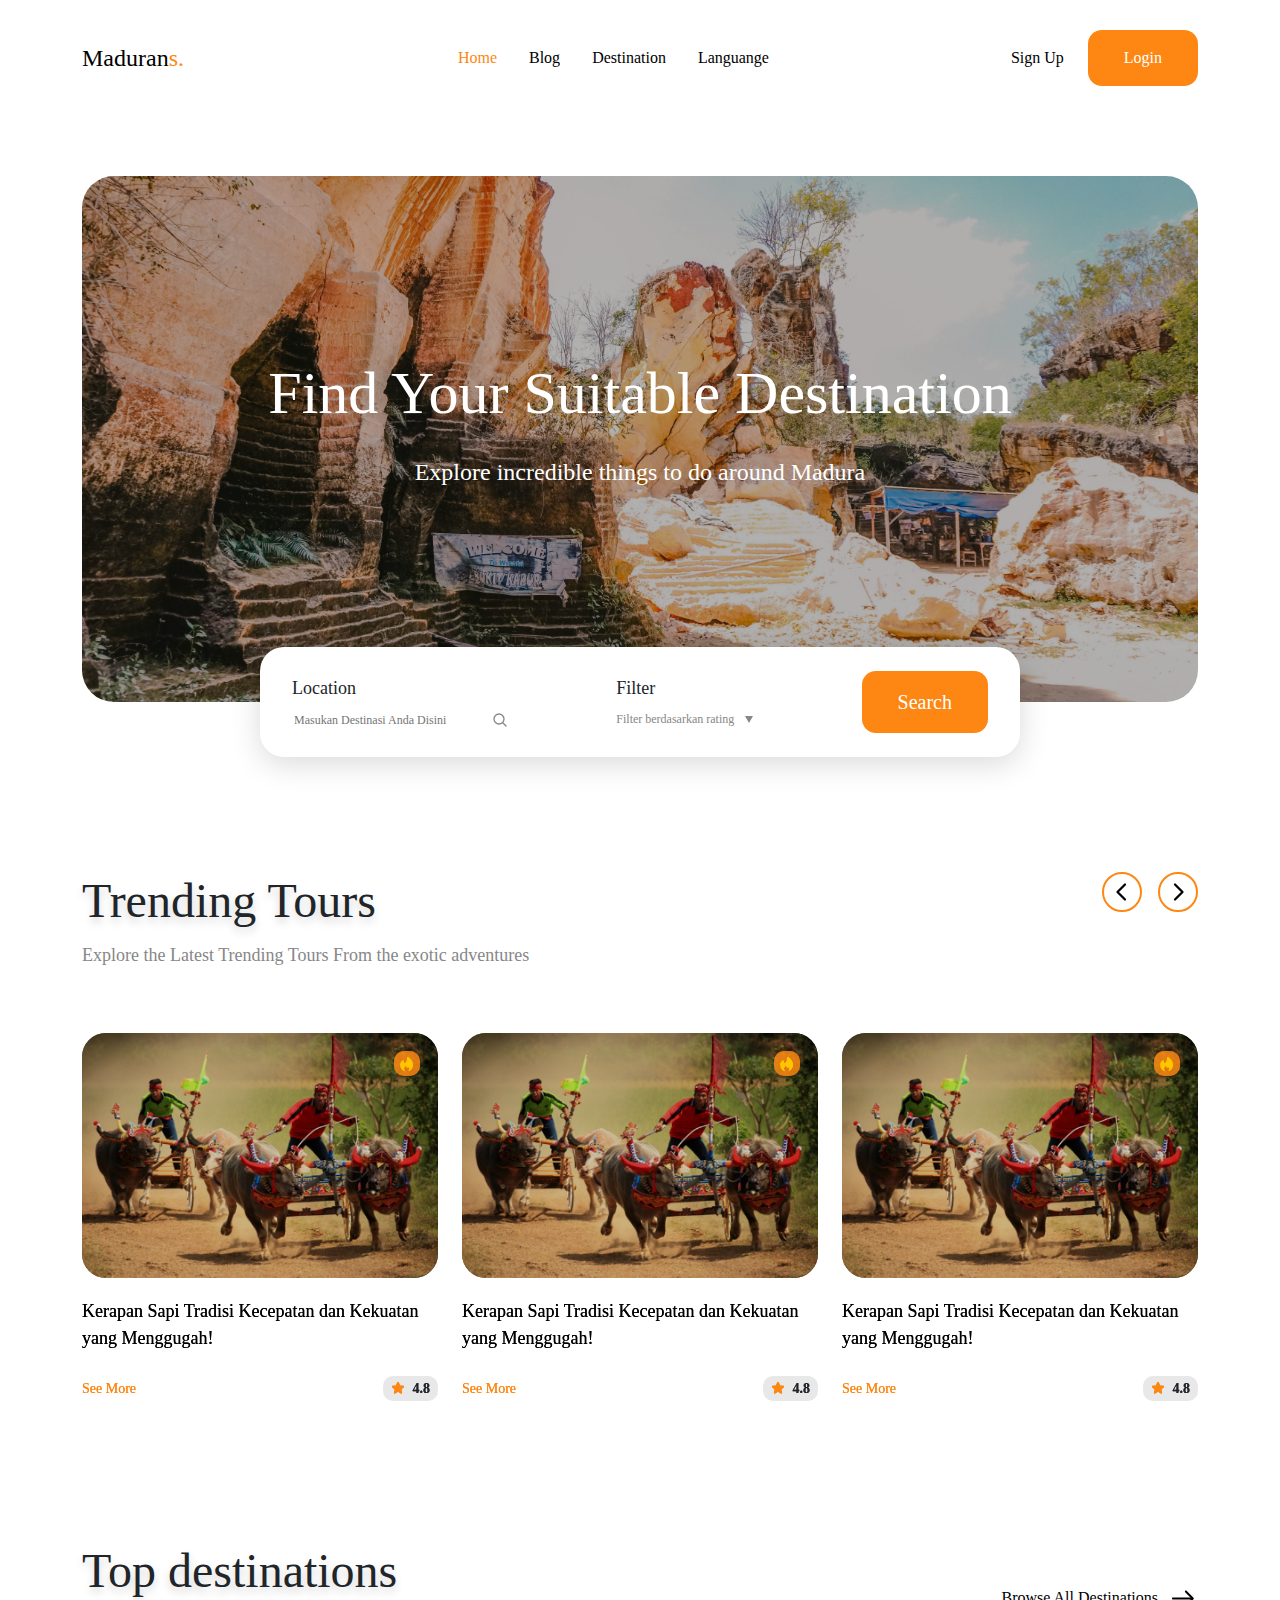
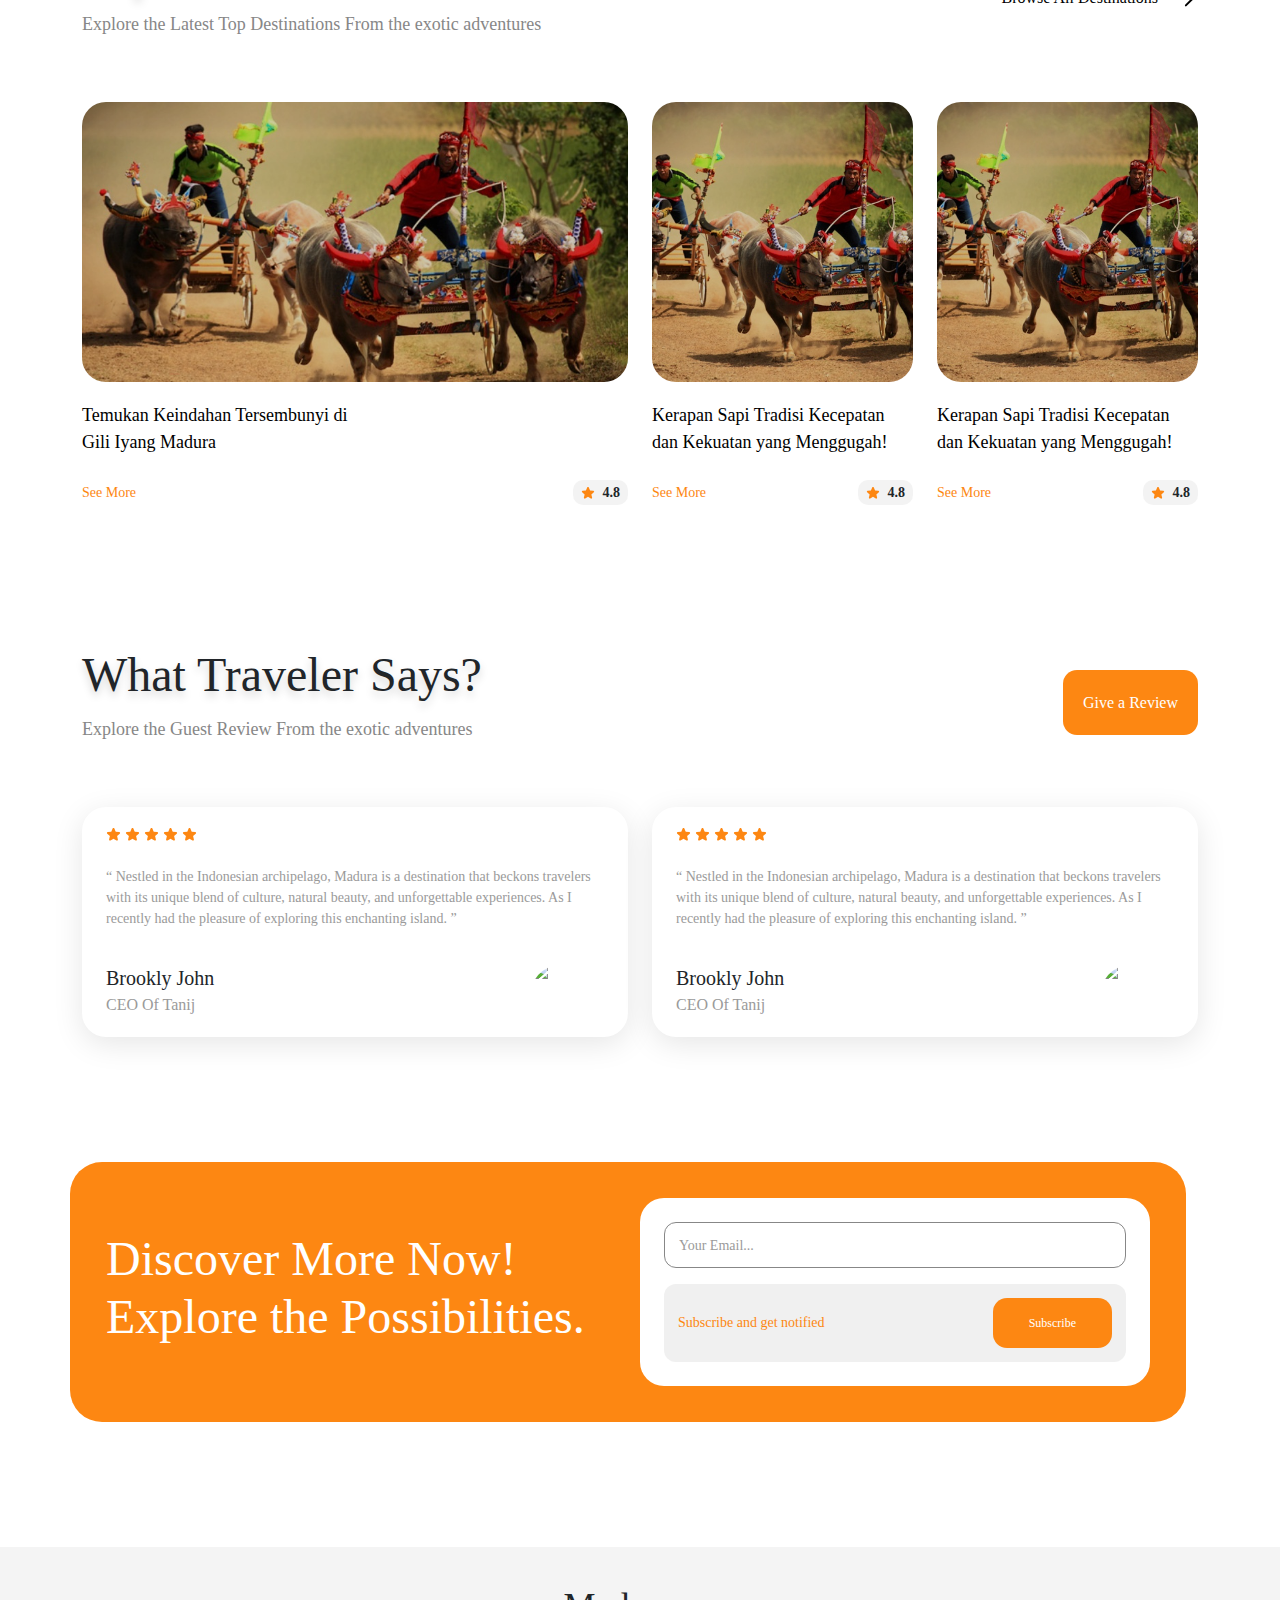
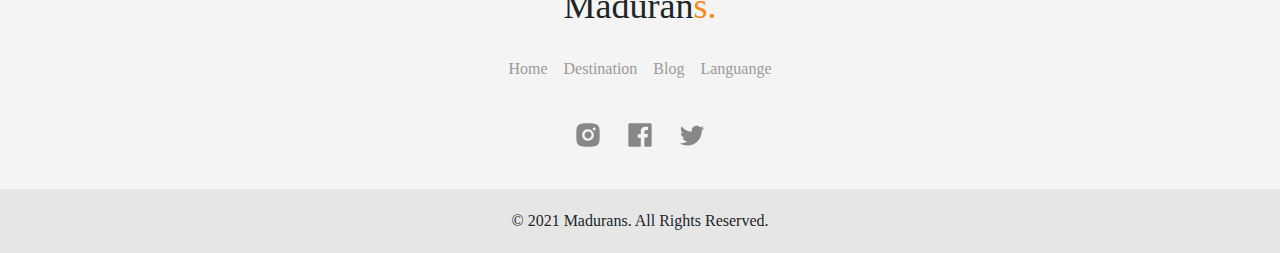
==== MODUL_B_LAKSAMANA ARYAPUTRA/index.html @ 17c37c2d "feat : detail apge" ====
<!DOCTYPE html>
<html lang="en">
<head>
    <meta charset="UTF-8">
    <meta name="viewport" content="width=device-width, initial-scale=1.0">
    <title>Madurans.</title>
    <link rel="stylesheet" href="css/bootstrap.min.css">
    <link rel="stylesheet" href="css/style.css">
    <link rel="stylesheet" href="css/customComponent.css">
</head>
<body>
  <nav class="navbar navbar-expand-lg" id="navbar">
    <div class="container">
      <span href="" class="navbar-brand">Maduran<span class="navbar-brand active">s.</span></span>
      <button class="navbar-toggler" type="button" data-bs-toggle="collapse" data-bs-target="#navbarCollapse" aria-controls="#navbarCollapse" aria-expanded="false" aria-label="Toggle Navigation">
        <span class="navbar-toggler-icon"></span>
      </button>
      <div class="collapse navbar-collapse" id="navbarCollapse">
        <ul class="navbar-nav d-flex gap-3 mx-auto mg-lg-0">
          <li>
            <a class="nav-link active" aria-current="page" href="#">Home</a>
          </li>
          <li>
            <a class="nav-link" aria-current="page" href="#">Blog</a>
          </li>
          <li>
            <a class="nav-link" aria-current="page" href="#">Destination</a>
          </li>
          <li>
            <a class="nav-link" aria-current="page" href="#">Languange</a>
          </li>
        </ul>
        <div class="d-flex gap-4 align-items-center">
          <a  href="#" class="nav-link auth">Sign Up</a>
          <a href="#" class="btn btn-md btn-primary">Login</a>
        </div>
      </div>
    </div>
  </nav>
  
  <main>
    <div class="container" id="hero">
      <div class="hero-text-wrapper d-flex flex-column text-center">
        <span class="hero-title">Find Your Suitable Destination</span>
        <span class="hero-subtitle">Explore incredible things to do around Madura</span>
      </div>
      <img class="container-fluid hero-img" src="assets/Images/Arosbaya-3.jpeg" alt="Image">
      <form class="hero-form col-lg-8 d-flex flex-column justify-content-between">
          <div class="hero-input-wrapper d-flex flex-row align-items-center justify-content-between">
            <div class="d-flex flex-column gap-2">
              <label class="hero-input-label" for="location">Location</label>
              <div class="d-flex flex-row align-items-center">
                <input type="text" id="location" name="location" placeholder="Masukan Destinasi Anda Disini" />
                <img src="assets/Icon/search-icon.svg" width="16px" height="16px" alt="Search Icon">
              </div>
            </div>
            <div class="d-flex flex-column gap-1">
              <label class="hero-input-label" for="filter">Filter</label>
              <div class="dropdown">
                <button class="btn-filter dropdown-toggle" type="button" data-bs-toggle="dropdown" aria-expanded="false">
                  Filter berdasarkan rating
                </button>
                <ul class="dropdown-menu">
                  <li><a class="dropdown-item" href="#">5 Stars</a></li>
                  <li><a class="dropdown-item" href="#">4 Stars</a></li>
                  <li><a class="dropdown-item" href="#">3 Stars</a></li>
                  <li><a class="dropdown-item" href="#">2 Stars</a></li>
                  <li><a class="dropdown-item" href="#">1 Stars</a></li>
                </ul>
              </div>
            </div>
            <button type="submit" class="btn btn-lg btn-primary">Search</button>
          </div>
      </form>
    </div>
  
    <div class="container" id="trending-tours">
      <div class="d-flex flex-column gap-5">
        <div class="d-flex justify-content-between position-relative">
          <div class="d-flex flex-column gap-1">
            <h1 class="header-title">Trending Tours</h1>
            <p class="header-subtitle">Explore the Latest Trending Tours From the exotic adventures</p>
          </div>
          <div class="d-flex gap-3 arrow-wrapper">
            <button class="carousel-control-prev arrow-left" type="button" data-bs-target="#carouselTrendingTours" data-bs-slide="prev">
              <svg width="48" height="48" viewBox="0 0 24 24" fill="none" xmlns="http://www.w3.org/2000/svg">
                <path d="M14 7L9 12L14 17" stroke="black" stroke-width="1.5" stroke-linecap="round" stroke-linejoin="round" />
              </svg>
            </button>
            <button class="carousel-control-next arrow-right" type="button" data-bs-target="#carouselTrendingTours"
              data-bs-slide="next">
              <svg width="48" height="48" viewBox="0 0 24 24" fill="none" xmlns="http://www.w3.org/2000/svg">
                <path d="M10 17L15 12L10 7" stroke="black" stroke-width="1.5" stroke-linecap="round" stroke-linejoin="round" />
              </svg>
            </button>
          </div>
        </div>
          <div id="carouselTrendingTours" class="carousel slide" data-bs-ride="carousel">
            <div class="carousel-inner">
             
              <div class="carousel-item active">
                <div class="row">
                  <div class="col-lg-4 col-md-6 mb-3">
                    <div class="trending-card-wrapper">
                      <div class="trending-card">
                        <div class="trending-card-viral">
                          <svg width="18" height="24" viewBox="0 0 24 24" fill="none" xmlns="http://www.w3.org/2000/svg">
                            <path
                              d="M12.832 21.801C15.958 21.175 20 18.926 20 13.111C20 7.81999 16.127 4.29599 13.341 2.67699C12.724 2.31699 12 2.78999 12 3.50499V5.33299C12 6.77499 11.394 9.40699 9.71 10.502C8.85 11.061 7.92 10.224 7.816 9.20399L7.73 8.36599C7.63 7.39199 6.638 6.80099 5.86 7.39499C4.461 8.45999 3 10.33 3 13.11C3 20.221 8.289 22 10.933 22C11.087 22 11.249 21.994 11.417 21.985C10.111 21.874 8 21.064 8 18.444C8 16.394 9.495 15.009 10.631 14.334C10.937 14.154 11.294 14.389 11.294 14.744V15.334C11.294 15.784 11.469 16.489 11.884 16.971C12.354 17.517 13.043 16.945 13.098 16.227C13.116 16.001 13.344 15.857 13.54 15.971C14.181 16.346 15 17.146 15 18.444C15 20.492 13.871 21.434 12.832 21.801Z"
                              fill="#ffc600" />
                          </svg>
                        </div>
                        <img class="img-fluid" alt="100%x280"
                          src="assets/Images/karapan-sapi-1.jpg">
                        <div class="trending-card-body">
                          <span class="trending-card-title">
                            Kerapan Sapi Tradisi Kecepatan dan Kekuatan yang Menggugah!
                          </span>
                        </div>
                      </div>
                      <div class="d-flex align-items-center justify-content-between">
                        <a class="trending-card-link" href="#">See More</a>
                        <div class="d-flex align-items-center gap-2 trending-card-star">
                          <svg width="14" height="14" viewBox="0 0 24 24" fill="none" xmlns="http://www.w3.org/2000/svg">
                            <path
                              d="M21.9844 10.7232L17.7562 14.4132L19.0228 19.9069C19.0898 20.1941 19.0707 20.4947 18.9678 20.7711C18.8649 21.0475 18.6829 21.2874 18.4444 21.4609C18.2059 21.6344 17.9215 21.7337 17.6269 21.7464C17.3323 21.7592 17.0404 21.6848 16.7878 21.5326L11.9963 18.6263L7.215 21.5326C6.96241 21.6848 6.67055 21.7592 6.37591 21.7464C6.08128 21.7337 5.79693 21.6344 5.55843 21.4609C5.31993 21.2874 5.13786 21.0475 5.03498 20.7711C4.9321 20.4947 4.91298 20.1941 4.98 19.9069L6.24469 14.4188L2.01563 10.7232C1.79195 10.5303 1.6302 10.2756 1.55068 9.99113C1.47115 9.70666 1.47739 9.40504 1.5686 9.1241C1.65981 8.84315 1.83194 8.59539 2.0634 8.41188C2.29486 8.22838 2.57535 8.11729 2.86969 8.09256L8.44406 7.60974L10.62 2.41974C10.7336 2.14742 10.9253 1.9148 11.1709 1.75117C11.4164 1.58755 11.7049 1.50024 12 1.50024C12.2951 1.50024 12.5836 1.58755 12.8291 1.75117C13.0747 1.9148 13.2664 2.14742 13.38 2.41974L15.5625 7.60974L21.135 8.09256C21.4293 8.11729 21.7098 8.22838 21.9413 8.41188C22.1727 8.59539 22.3449 8.84315 22.4361 9.1241C22.5273 9.40504 22.5335 9.70666 22.454 9.99113C22.3745 10.2756 22.2127 10.5303 21.9891 10.7232H21.9844Z"
                              fill="currentColor" />
                          </svg>
                          <span>4.8</span>
                        </div>
                      </div>
                    </div>
                  </div>
                  <div class="col-lg-4 col-md-6 d-md-flex d-sm-none mb-3">
                    <div class="trending-card-wrapper">
                      <div class="trending-card">
                        <div class="trending-card-viral">
                          <svg width="18" height="24" viewBox="0 0 24 24" fill="none" xmlns="http://www.w3.org/2000/svg">
                            <path
                              d="M12.832 21.801C15.958 21.175 20 18.926 20 13.111C20 7.81999 16.127 4.29599 13.341 2.67699C12.724 2.31699 12 2.78999 12 3.50499V5.33299C12 6.77499 11.394 9.40699 9.71 10.502C8.85 11.061 7.92 10.224 7.816 9.20399L7.73 8.36599C7.63 7.39199 6.638 6.80099 5.86 7.39499C4.461 8.45999 3 10.33 3 13.11C3 20.221 8.289 22 10.933 22C11.087 22 11.249 21.994 11.417 21.985C10.111 21.874 8 21.064 8 18.444C8 16.394 9.495 15.009 10.631 14.334C10.937 14.154 11.294 14.389 11.294 14.744V15.334C11.294 15.784 11.469 16.489 11.884 16.971C12.354 17.517 13.043 16.945 13.098 16.227C13.116 16.001 13.344 15.857 13.54 15.971C14.181 16.346 15 17.146 15 18.444C15 20.492 13.871 21.434 12.832 21.801Z"
                              fill="#ffc600" />
                          </svg>
                        </div>
                        <img class="img-fluid" alt="100%x280" src="assets/Images/karapan-sapi-1.jpg">
                        <div class="trending-card-body">
                          <span class="trending-card-title">
                            Kerapan Sapi Tradisi Kecepatan dan Kekuatan yang Menggugah!
                          </span>
                        </div>
                      </div>
                      <div class="d-flex align-items-center justify-content-between">
                        <a class="trending-card-link" href="#">See More</a>
                        <div class="d-flex align-items-center gap-2 trending-card-star">
                          <svg width="14" height="14" viewBox="0 0 24 24" fill="none" xmlns="http://www.w3.org/2000/svg">
                            <path
                              d="M21.9844 10.7232L17.7562 14.4132L19.0228 19.9069C19.0898 20.1941 19.0707 20.4947 18.9678 20.7711C18.8649 21.0475 18.6829 21.2874 18.4444 21.4609C18.2059 21.6344 17.9215 21.7337 17.6269 21.7464C17.3323 21.7592 17.0404 21.6848 16.7878 21.5326L11.9963 18.6263L7.215 21.5326C6.96241 21.6848 6.67055 21.7592 6.37591 21.7464C6.08128 21.7337 5.79693 21.6344 5.55843 21.4609C5.31993 21.2874 5.13786 21.0475 5.03498 20.7711C4.9321 20.4947 4.91298 20.1941 4.98 19.9069L6.24469 14.4188L2.01563 10.7232C1.79195 10.5303 1.6302 10.2756 1.55068 9.99113C1.47115 9.70666 1.47739 9.40504 1.5686 9.1241C1.65981 8.84315 1.83194 8.59539 2.0634 8.41188C2.29486 8.22838 2.57535 8.11729 2.86969 8.09256L8.44406 7.60974L10.62 2.41974C10.7336 2.14742 10.9253 1.9148 11.1709 1.75117C11.4164 1.58755 11.7049 1.50024 12 1.50024C12.2951 1.50024 12.5836 1.58755 12.8291 1.75117C13.0747 1.9148 13.2664 2.14742 13.38 2.41974L15.5625 7.60974L21.135 8.09256C21.4293 8.11729 21.7098 8.22838 21.9413 8.41188C22.1727 8.59539 22.3449 8.84315 22.4361 9.1241C22.5273 9.40504 22.5335 9.70666 22.454 9.99113C22.3745 10.2756 22.2127 10.5303 21.9891 10.7232H21.9844Z"
                              fill="currentColor" />
                          </svg>
                          <span>4.8</span>
                        </div>
                      </div>
                    </div>
                  </div>
                  <div class="col-lg-4 col-md-6 d-lg-flex d-md-none d-sm-none  mb-3">
                    <div class="trending-card-wrapper">
                      <div class="trending-card">
                        <div class="trending-card-viral">
                          <svg width="18" height="24" viewBox="0 0 24 24" fill="none" xmlns="http://www.w3.org/2000/svg">
                            <path
                              d="M12.832 21.801C15.958 21.175 20 18.926 20 13.111C20 7.81999 16.127 4.29599 13.341 2.67699C12.724 2.31699 12 2.78999 12 3.50499V5.33299C12 6.77499 11.394 9.40699 9.71 10.502C8.85 11.061 7.92 10.224 7.816 9.20399L7.73 8.36599C7.63 7.39199 6.638 6.80099 5.86 7.39499C4.461 8.45999 3 10.33 3 13.11C3 20.221 8.289 22 10.933 22C11.087 22 11.249 21.994 11.417 21.985C10.111 21.874 8 21.064 8 18.444C8 16.394 9.495 15.009 10.631 14.334C10.937 14.154 11.294 14.389 11.294 14.744V15.334C11.294 15.784 11.469 16.489 11.884 16.971C12.354 17.517 13.043 16.945 13.098 16.227C13.116 16.001 13.344 15.857 13.54 15.971C14.181 16.346 15 17.146 15 18.444C15 20.492 13.871 21.434 12.832 21.801Z"
                              fill="#ffc600" />
                          </svg>
                        </div>
                        <img class="img-fluid" alt="100%x280" src="assets/Images/karapan-sapi-1.jpg">
                        <div class="trending-card-body">
                          <span class="trending-card-title">
                            Kerapan Sapi Tradisi Kecepatan dan Kekuatan yang Menggugah!
                          </span>
                        </div>
                      </div>
                      <div class="d-flex align-items-center justify-content-between">
                        <a class="trending-card-link" href="#">See More</a>
                        <div class="d-flex align-items-center gap-2 trending-card-star">
                          <svg width="14" height="14" viewBox="0 0 24 24" fill="none" xmlns="http://www.w3.org/2000/svg">
                            <path
                              d="M21.9844 10.7232L17.7562 14.4132L19.0228 19.9069C19.0898 20.1941 19.0707 20.4947 18.9678 20.7711C18.8649 21.0475 18.6829 21.2874 18.4444 21.4609C18.2059 21.6344 17.9215 21.7337 17.6269 21.7464C17.3323 21.7592 17.0404 21.6848 16.7878 21.5326L11.9963 18.6263L7.215 21.5326C6.96241 21.6848 6.67055 21.7592 6.37591 21.7464C6.08128 21.7337 5.79693 21.6344 5.55843 21.4609C5.31993 21.2874 5.13786 21.0475 5.03498 20.7711C4.9321 20.4947 4.91298 20.1941 4.98 19.9069L6.24469 14.4188L2.01563 10.7232C1.79195 10.5303 1.6302 10.2756 1.55068 9.99113C1.47115 9.70666 1.47739 9.40504 1.5686 9.1241C1.65981 8.84315 1.83194 8.59539 2.0634 8.41188C2.29486 8.22838 2.57535 8.11729 2.86969 8.09256L8.44406 7.60974L10.62 2.41974C10.7336 2.14742 10.9253 1.9148 11.1709 1.75117C11.4164 1.58755 11.7049 1.50024 12 1.50024C12.2951 1.50024 12.5836 1.58755 12.8291 1.75117C13.0747 1.9148 13.2664 2.14742 13.38 2.41974L15.5625 7.60974L21.135 8.09256C21.4293 8.11729 21.7098 8.22838 21.9413 8.41188C22.1727 8.59539 22.3449 8.84315 22.4361 9.1241C22.5273 9.40504 22.5335 9.70666 22.454 9.99113C22.3745 10.2756 22.2127 10.5303 21.9891 10.7232H21.9844Z"
                              fill="currentColor" />
                          </svg>
                          <span>4.8</span>
                        </div>
                      </div>
                    </div>
                  </div>
              
                </div>
              </div>
  
              <div class="carousel-item active">
                <div class="row">
                  <div class="col-lg-4 col-md-6 mb-3">
                    <div class="trending-card-wrapper">
                      <div class="trending-card">
                        <div class="trending-card-viral">
                          <svg width="18" height="24" viewBox="0 0 24 24" fill="none" xmlns="http://www.w3.org/2000/svg">
                            <path
                              d="M12.832 21.801C15.958 21.175 20 18.926 20 13.111C20 7.81999 16.127 4.29599 13.341 2.67699C12.724 2.31699 12 2.78999 12 3.50499V5.33299C12 6.77499 11.394 9.40699 9.71 10.502C8.85 11.061 7.92 10.224 7.816 9.20399L7.73 8.36599C7.63 7.39199 6.638 6.80099 5.86 7.39499C4.461 8.45999 3 10.33 3 13.11C3 20.221 8.289 22 10.933 22C11.087 22 11.249 21.994 11.417 21.985C10.111 21.874 8 21.064 8 18.444C8 16.394 9.495 15.009 10.631 14.334C10.937 14.154 11.294 14.389 11.294 14.744V15.334C11.294 15.784 11.469 16.489 11.884 16.971C12.354 17.517 13.043 16.945 13.098 16.227C13.116 16.001 13.344 15.857 13.54 15.971C14.181 16.346 15 17.146 15 18.444C15 20.492 13.871 21.434 12.832 21.801Z"
                              fill="#ffc600" />
                          </svg>
                        </div>
                        <img class="img-fluid" alt="100%x280" src="assets/Images/karapan-sapi-1.jpg">
                        <div class="trending-card-body">
                          <span class="trending-card-title">
                            Kerapan Sapi Tradisi Kecepatan dan Kekuatan yang Menggugah!
                          </span>
                        </div>
                      </div>
                      <div class="d-flex align-items-center justify-content-between">
                        <a class="trending-card-link" href="#">See More</a>
                        <div class="d-flex align-items-center gap-2 trending-card-star">
                          <svg width="14" height="14" viewBox="0 0 24 24" fill="none" xmlns="http://www.w3.org/2000/svg">
                            <path
                              d="M21.9844 10.7232L17.7562 14.4132L19.0228 19.9069C19.0898 20.1941 19.0707 20.4947 18.9678 20.7711C18.8649 21.0475 18.6829 21.2874 18.4444 21.4609C18.2059 21.6344 17.9215 21.7337 17.6269 21.7464C17.3323 21.7592 17.0404 21.6848 16.7878 21.5326L11.9963 18.6263L7.215 21.5326C6.96241 21.6848 6.67055 21.7592 6.37591 21.7464C6.08128 21.7337 5.79693 21.6344 5.55843 21.4609C5.31993 21.2874 5.13786 21.0475 5.03498 20.7711C4.9321 20.4947 4.91298 20.1941 4.98 19.9069L6.24469 14.4188L2.01563 10.7232C1.79195 10.5303 1.6302 10.2756 1.55068 9.99113C1.47115 9.70666 1.47739 9.40504 1.5686 9.1241C1.65981 8.84315 1.83194 8.59539 2.0634 8.41188C2.29486 8.22838 2.57535 8.11729 2.86969 8.09256L8.44406 7.60974L10.62 2.41974C10.7336 2.14742 10.9253 1.9148 11.1709 1.75117C11.4164 1.58755 11.7049 1.50024 12 1.50024C12.2951 1.50024 12.5836 1.58755 12.8291 1.75117C13.0747 1.9148 13.2664 2.14742 13.38 2.41974L15.5625 7.60974L21.135 8.09256C21.4293 8.11729 21.7098 8.22838 21.9413 8.41188C22.1727 8.59539 22.3449 8.84315 22.4361 9.1241C22.5273 9.40504 22.5335 9.70666 22.454 9.99113C22.3745 10.2756 22.2127 10.5303 21.9891 10.7232H21.9844Z"
                              fill="currentColor" />
                          </svg>
                          <span>4.8</span>
                        </div>
                      </div>
                    </div>
                  </div>
                  <div class="col-lg-4 col-md-6 d-md-flex d-sm-none mb-3">
                    <div class="trending-card-wrapper">
                      <div class="trending-card">
                        <div class="trending-card-viral">
                          <svg width="18" height="24" viewBox="0 0 24 24" fill="none" xmlns="http://www.w3.org/2000/svg">
                            <path
                              d="M12.832 21.801C15.958 21.175 20 18.926 20 13.111C20 7.81999 16.127 4.29599 13.341 2.67699C12.724 2.31699 12 2.78999 12 3.50499V5.33299C12 6.77499 11.394 9.40699 9.71 10.502C8.85 11.061 7.92 10.224 7.816 9.20399L7.73 8.36599C7.63 7.39199 6.638 6.80099 5.86 7.39499C4.461 8.45999 3 10.33 3 13.11C3 20.221 8.289 22 10.933 22C11.087 22 11.249 21.994 11.417 21.985C10.111 21.874 8 21.064 8 18.444C8 16.394 9.495 15.009 10.631 14.334C10.937 14.154 11.294 14.389 11.294 14.744V15.334C11.294 15.784 11.469 16.489 11.884 16.971C12.354 17.517 13.043 16.945 13.098 16.227C13.116 16.001 13.344 15.857 13.54 15.971C14.181 16.346 15 17.146 15 18.444C15 20.492 13.871 21.434 12.832 21.801Z"
                              fill="#ffc600" />
                          </svg>
                        </div>
                        <img class="img-fluid" alt="100%x280" src="assets/Images/karapan-sapi-1.jpg">
                        <div class="trending-card-body">
                          <span class="trending-card-title">
                            Kerapan Sapi Tradisi Kecepatan dan Kekuatan yang Menggugah!
                          </span>
                        </div>
                      </div>
                      <div class="d-flex align-items-center justify-content-between">
                        <a class="trending-card-link" href="#">See More</a>
                        <div class="d-flex align-items-center gap-2 trending-card-star">
                          <svg width="14" height="14" viewBox="0 0 24 24" fill="none" xmlns="http://www.w3.org/2000/svg">
                            <path
                              d="M21.9844 10.7232L17.7562 14.4132L19.0228 19.9069C19.0898 20.1941 19.0707 20.4947 18.9678 20.7711C18.8649 21.0475 18.6829 21.2874 18.4444 21.4609C18.2059 21.6344 17.9215 21.7337 17.6269 21.7464C17.3323 21.7592 17.0404 21.6848 16.7878 21.5326L11.9963 18.6263L7.215 21.5326C6.96241 21.6848 6.67055 21.7592 6.37591 21.7464C6.08128 21.7337 5.79693 21.6344 5.55843 21.4609C5.31993 21.2874 5.13786 21.0475 5.03498 20.7711C4.9321 20.4947 4.91298 20.1941 4.98 19.9069L6.24469 14.4188L2.01563 10.7232C1.79195 10.5303 1.6302 10.2756 1.55068 9.99113C1.47115 9.70666 1.47739 9.40504 1.5686 9.1241C1.65981 8.84315 1.83194 8.59539 2.0634 8.41188C2.29486 8.22838 2.57535 8.11729 2.86969 8.09256L8.44406 7.60974L10.62 2.41974C10.7336 2.14742 10.9253 1.9148 11.1709 1.75117C11.4164 1.58755 11.7049 1.50024 12 1.50024C12.2951 1.50024 12.5836 1.58755 12.8291 1.75117C13.0747 1.9148 13.2664 2.14742 13.38 2.41974L15.5625 7.60974L21.135 8.09256C21.4293 8.11729 21.7098 8.22838 21.9413 8.41188C22.1727 8.59539 22.3449 8.84315 22.4361 9.1241C22.5273 9.40504 22.5335 9.70666 22.454 9.99113C22.3745 10.2756 22.2127 10.5303 21.9891 10.7232H21.9844Z"
                              fill="currentColor" />
                          </svg>
                          <span>4.8</span>
                        </div>
                      </div>
                    </div>
                  </div>
                  <div class="col-lg-4 col-md-6 d-lg-flex d-md-none d-sm-none  mb-3">
                    <div class="trending-card-wrapper">
                      <div class="trending-card">
                        <div class="trending-card-viral">
                          <svg width="18" height="24" viewBox="0 0 24 24" fill="none" xmlns="http://www.w3.org/2000/svg">
                            <path
                              d="M12.832 21.801C15.958 21.175 20 18.926 20 13.111C20 7.81999 16.127 4.29599 13.341 2.67699C12.724 2.31699 12 2.78999 12 3.50499V5.33299C12 6.77499 11.394 9.40699 9.71 10.502C8.85 11.061 7.92 10.224 7.816 9.20399L7.73 8.36599C7.63 7.39199 6.638 6.80099 5.86 7.39499C4.461 8.45999 3 10.33 3 13.11C3 20.221 8.289 22 10.933 22C11.087 22 11.249 21.994 11.417 21.985C10.111 21.874 8 21.064 8 18.444C8 16.394 9.495 15.009 10.631 14.334C10.937 14.154 11.294 14.389 11.294 14.744V15.334C11.294 15.784 11.469 16.489 11.884 16.971C12.354 17.517 13.043 16.945 13.098 16.227C13.116 16.001 13.344 15.857 13.54 15.971C14.181 16.346 15 17.146 15 18.444C15 20.492 13.871 21.434 12.832 21.801Z"
                              fill="#ffc600" />
                          </svg>
                        </div>
                        <img class="img-fluid" alt="100%x280" src="assets/Images/karapan-sapi-1.jpg">
                        <div class="trending-card-body">
                          <span class="trending-card-title">
                            Kerapan Sapi Tradisi Kecepatan dan Kekuatan yang Menggugah!
                          </span>
                        </div>
                      </div>
                      <div class="d-flex align-items-center justify-content-between">
                        <a class="trending-card-link" href="#">See More</a>
                        <div class="d-flex align-items-center gap-2 trending-card-star">
                          <svg width="14" height="14" viewBox="0 0 24 24" fill="none" xmlns="http://www.w3.org/2000/svg">
                            <path
                              d="M21.9844 10.7232L17.7562 14.4132L19.0228 19.9069C19.0898 20.1941 19.0707 20.4947 18.9678 20.7711C18.8649 21.0475 18.6829 21.2874 18.4444 21.4609C18.2059 21.6344 17.9215 21.7337 17.6269 21.7464C17.3323 21.7592 17.0404 21.6848 16.7878 21.5326L11.9963 18.6263L7.215 21.5326C6.96241 21.6848 6.67055 21.7592 6.37591 21.7464C6.08128 21.7337 5.79693 21.6344 5.55843 21.4609C5.31993 21.2874 5.13786 21.0475 5.03498 20.7711C4.9321 20.4947 4.91298 20.1941 4.98 19.9069L6.24469 14.4188L2.01563 10.7232C1.79195 10.5303 1.6302 10.2756 1.55068 9.99113C1.47115 9.70666 1.47739 9.40504 1.5686 9.1241C1.65981 8.84315 1.83194 8.59539 2.0634 8.41188C2.29486 8.22838 2.57535 8.11729 2.86969 8.09256L8.44406 7.60974L10.62 2.41974C10.7336 2.14742 10.9253 1.9148 11.1709 1.75117C11.4164 1.58755 11.7049 1.50024 12 1.50024C12.2951 1.50024 12.5836 1.58755 12.8291 1.75117C13.0747 1.9148 13.2664 2.14742 13.38 2.41974L15.5625 7.60974L21.135 8.09256C21.4293 8.11729 21.7098 8.22838 21.9413 8.41188C22.1727 8.59539 22.3449 8.84315 22.4361 9.1241C22.5273 9.40504 22.5335 9.70666 22.454 9.99113C22.3745 10.2756 22.2127 10.5303 21.9891 10.7232H21.9844Z"
                              fill="currentColor" />
                          </svg>
                          <span>4.8</span>
                        </div>
                      </div>
                    </div>
                  </div>
              
                </div>
              </div>
            </div>
            </div>
      </div>
    </div>
  
    <div class="container" id="top-destinations">
      <div class="d-flex flex-column gap-5">
        <div class="d-flex justify-content-between position-relative">
          <div class="d-flex flex-column gap-1">
            <h1 class="header-title">Top destinations</h1>
            <p class="header-subtitle">Explore the Latest Top Destinations From the exotic adventures</p>
          </div>
          <a href="#" class="browse-button d-flex gap-2 align-items-center">
            <span> Browse All Destinations </span>
            <svg width="32" height="25" viewBox="0 0 43 24" fill="none" xmlns="http://www.w3.org/2000/svg">
              <path
                d="M33.335 13.3333H9.33498C8.58831 13.3333 8.00165 12.7466 8.00165 12C8.00165 11.2533 8.58831 10.6666 9.33498 10.6666H33.335C34.0816 10.6666 34.6683 11.2533 34.6683 12C34.6683 12.7466 34.0816 13.3333 33.335 13.3333Z"
                fill="black" />
              <path
                d="M26.6684 22.6667C26.4935 22.6688 26.3201 22.6343 26.1594 22.5655C25.9986 22.4966 25.8541 22.3948 25.735 22.2667C25.2017 21.7334 25.2017 20.9067 25.735 20.3734L34.135 11.9734L25.735 3.57336C25.2017 3.04003 25.2017 2.21336 25.735 1.68003C26.2684 1.1467 27.095 1.1467 27.6284 1.68003L36.9617 11.0134C37.495 11.5467 37.495 12.3734 36.9617 12.9067L27.6284 22.24C27.3617 22.5067 27.015 22.64 26.695 22.64L26.6684 22.6667Z"
                fill="black" />
            </svg>
          </a>
        </div>
        <div class="row">
          <div class="col-lg-6 col-md-6 mb-3">
            <div class="trending-card-wrapper">
              <div class="trending-card">
                <img class="img-fluid" alt="100%x280" src="assets/Images/karapan-sapi-1.jpg">
                <div class="trending-card-body">
                  <span class="trending-card-title huge">
                    Temukan Keindahan Tersembunyi di Gili Iyang Madura
                  </span>
                </div>
              </div>
              <div class="d-flex align-items-center justify-content-between">
                <a class="trending-card-link" href="#">See More</a>
                <div class="d-flex align-items-center gap-2 trending-card-star">
                  <svg width="14" height="14" viewBox="0 0 24 24" fill="none" xmlns="http://www.w3.org/2000/svg">
                    <path
                      d="M21.9844 10.7232L17.7562 14.4132L19.0228 19.9069C19.0898 20.1941 19.0707 20.4947 18.9678 20.7711C18.8649 21.0475 18.6829 21.2874 18.4444 21.4609C18.2059 21.6344 17.9215 21.7337 17.6269 21.7464C17.3323 21.7592 17.0404 21.6848 16.7878 21.5326L11.9963 18.6263L7.215 21.5326C6.96241 21.6848 6.67055 21.7592 6.37591 21.7464C6.08128 21.7337 5.79693 21.6344 5.55843 21.4609C5.31993 21.2874 5.13786 21.0475 5.03498 20.7711C4.9321 20.4947 4.91298 20.1941 4.98 19.9069L6.24469 14.4188L2.01563 10.7232C1.79195 10.5303 1.6302 10.2756 1.55068 9.99113C1.47115 9.70666 1.47739 9.40504 1.5686 9.1241C1.65981 8.84315 1.83194 8.59539 2.0634 8.41188C2.29486 8.22838 2.57535 8.11729 2.86969 8.09256L8.44406 7.60974L10.62 2.41974C10.7336 2.14742 10.9253 1.9148 11.1709 1.75117C11.4164 1.58755 11.7049 1.50024 12 1.50024C12.2951 1.50024 12.5836 1.58755 12.8291 1.75117C13.0747 1.9148 13.2664 2.14742 13.38 2.41974L15.5625 7.60974L21.135 8.09256C21.4293 8.11729 21.7098 8.22838 21.9413 8.41188C22.1727 8.59539 22.3449 8.84315 22.4361 9.1241C22.5273 9.40504 22.5335 9.70666 22.454 9.99113C22.3745 10.2756 22.2127 10.5303 21.9891 10.7232H21.9844Z"
                      fill="currentColor" />
                  </svg>
                  <span>4.8</span>
                </div>
              </div>
            </div>
          </div>
          <div class="col-lg-3 col-md-6 d-md-flex d-sm-none mb-3">
            <div class="trending-card-wrapper">
              <div class="trending-card">
                <img class="img-fluid top-destination" alt="100%x280" src="assets/Images/karapan-sapi-1.jpg">
                <div class="trending-card-body">
                  <span class="trending-card-title">
                    Kerapan Sapi Tradisi Kecepatan dan Kekuatan yang Menggugah!
                  </span>
                </div>
              </div>
              <div class="d-flex align-items-center justify-content-between">
                <a class="trending-card-link" href="#">See More</a>
                <div class="d-flex align-items-center gap-2 trending-card-star">
                  <svg width="14" height="14" viewBox="0 0 24 24" fill="none" xmlns="http://www.w3.org/2000/svg">
                    <path
                      d="M21.9844 10.7232L17.7562 14.4132L19.0228 19.9069C19.0898 20.1941 19.0707 20.4947 18.9678 20.7711C18.8649 21.0475 18.6829 21.2874 18.4444 21.4609C18.2059 21.6344 17.9215 21.7337 17.6269 21.7464C17.3323 21.7592 17.0404 21.6848 16.7878 21.5326L11.9963 18.6263L7.215 21.5326C6.96241 21.6848 6.67055 21.7592 6.37591 21.7464C6.08128 21.7337 5.79693 21.6344 5.55843 21.4609C5.31993 21.2874 5.13786 21.0475 5.03498 20.7711C4.9321 20.4947 4.91298 20.1941 4.98 19.9069L6.24469 14.4188L2.01563 10.7232C1.79195 10.5303 1.6302 10.2756 1.55068 9.99113C1.47115 9.70666 1.47739 9.40504 1.5686 9.1241C1.65981 8.84315 1.83194 8.59539 2.0634 8.41188C2.29486 8.22838 2.57535 8.11729 2.86969 8.09256L8.44406 7.60974L10.62 2.41974C10.7336 2.14742 10.9253 1.9148 11.1709 1.75117C11.4164 1.58755 11.7049 1.50024 12 1.50024C12.2951 1.50024 12.5836 1.58755 12.8291 1.75117C13.0747 1.9148 13.2664 2.14742 13.38 2.41974L15.5625 7.60974L21.135 8.09256C21.4293 8.11729 21.7098 8.22838 21.9413 8.41188C22.1727 8.59539 22.3449 8.84315 22.4361 9.1241C22.5273 9.40504 22.5335 9.70666 22.454 9.99113C22.3745 10.2756 22.2127 10.5303 21.9891 10.7232H21.9844Z"
                      fill="currentColor" />
                  </svg>
                  <span>4.8</span>
                </div>
              </div>
            </div>
          </div>
          <div class="col-lg-3 col-md-6 d-lg-flex d-md-none d-sm-none  mb-3">
            <div class="trending-card-wrapper">
              <div class="trending-card">
                <img class="img-fluid top-destination" alt="100%x280" src="assets/Images/karapan-sapi-1.jpg">
                <div class="trending-card-body">
                  <span class="trending-card-title">
                    Kerapan Sapi Tradisi Kecepatan dan Kekuatan yang Menggugah!
                  </span>
                </div>
              </div>
              <div class="d-flex align-items-center justify-content-between">
                <a class="trending-card-link" href="#">See More</a>
                <div class="d-flex align-items-center gap-2 trending-card-star">
                  <svg width="14" height="14" viewBox="0 0 24 24" fill="none" xmlns="http://www.w3.org/2000/svg">
                    <path
                      d="M21.9844 10.7232L17.7562 14.4132L19.0228 19.9069C19.0898 20.1941 19.0707 20.4947 18.9678 20.7711C18.8649 21.0475 18.6829 21.2874 18.4444 21.4609C18.2059 21.6344 17.9215 21.7337 17.6269 21.7464C17.3323 21.7592 17.0404 21.6848 16.7878 21.5326L11.9963 18.6263L7.215 21.5326C6.96241 21.6848 6.67055 21.7592 6.37591 21.7464C6.08128 21.7337 5.79693 21.6344 5.55843 21.4609C5.31993 21.2874 5.13786 21.0475 5.03498 20.7711C4.9321 20.4947 4.91298 20.1941 4.98 19.9069L6.24469 14.4188L2.01563 10.7232C1.79195 10.5303 1.6302 10.2756 1.55068 9.99113C1.47115 9.70666 1.47739 9.40504 1.5686 9.1241C1.65981 8.84315 1.83194 8.59539 2.0634 8.41188C2.29486 8.22838 2.57535 8.11729 2.86969 8.09256L8.44406 7.60974L10.62 2.41974C10.7336 2.14742 10.9253 1.9148 11.1709 1.75117C11.4164 1.58755 11.7049 1.50024 12 1.50024C12.2951 1.50024 12.5836 1.58755 12.8291 1.75117C13.0747 1.9148 13.2664 2.14742 13.38 2.41974L15.5625 7.60974L21.135 8.09256C21.4293 8.11729 21.7098 8.22838 21.9413 8.41188C22.1727 8.59539 22.3449 8.84315 22.4361 9.1241C22.5273 9.40504 22.5335 9.70666 22.454 9.99113C22.3745 10.2756 22.2127 10.5303 21.9891 10.7232H21.9844Z"
                      fill="currentColor" />
                  </svg>
                  <span>4.8</span>
                </div>
              </div>
            </div>
          </div>
        
        </div>
      </div>
    </div>
  
    <div class="container" id="guest-review">
      <div class="d-flex flex-column gap-5">
        <div class="d-flex justify-content-between align-items-center">
          <div class="d-flex flex-column gap-1">
            <h1 class="header-title">What Traveler Says?</h1>
            <p class="header-subtitle">Explore the Guest Review From the exotic adventures</p>
          </div>
          <a href="#" class=" btn btn-primary btn-md d-flex align-items-center review-button">
           Give a Review
          </a>
        </div>
        <div class="row">
          <div class="col-lg-6 col-md-6 col-sm-12">
          <div class="d-flex flex-column gap-4 review-card">
            <div class="d-flex gap-1 review-star">
              <svg width="15" height="15" viewBox="0 0 24 24" fill="none" xmlns="http://www.w3.org/2000/svg">
                <path
                  d="M21.9844 10.7232L17.7562 14.4132L19.0228 19.9069C19.0898 20.1941 19.0707 20.4947 18.9678 20.7711C18.8649 21.0475 18.6829 21.2874 18.4444 21.4609C18.2059 21.6344 17.9215 21.7337 17.6269 21.7464C17.3323 21.7592 17.0404 21.6848 16.7878 21.5326L11.9963 18.6263L7.215 21.5326C6.96241 21.6848 6.67055 21.7592 6.37591 21.7464C6.08128 21.7337 5.79693 21.6344 5.55843 21.4609C5.31993 21.2874 5.13786 21.0475 5.03498 20.7711C4.9321 20.4947 4.91298 20.1941 4.98 19.9069L6.24469 14.4188L2.01563 10.7232C1.79195 10.5303 1.6302 10.2756 1.55068 9.99113C1.47115 9.70666 1.47739 9.40504 1.5686 9.1241C1.65981 8.84315 1.83194 8.59539 2.0634 8.41188C2.29486 8.22838 2.57535 8.11729 2.86969 8.09256L8.44406 7.60974L10.62 2.41974C10.7336 2.14742 10.9253 1.9148 11.1709 1.75117C11.4164 1.58755 11.7049 1.50024 12 1.50024C12.2951 1.50024 12.5836 1.58755 12.8291 1.75117C13.0747 1.9148 13.2664 2.14742 13.38 2.41974L15.5625 7.60974L21.135 8.09256C21.4293 8.11729 21.7098 8.22838 21.9413 8.41188C22.1727 8.59539 22.3449 8.84315 22.4361 9.1241C22.5273 9.40504 22.5335 9.70666 22.454 9.99113C22.3745 10.2756 22.2127 10.5303 21.9891 10.7232H21.9844Z"
                  fill="currentColor" />
              </svg>
              <svg width="15" height="15" viewBox="0 0 24 24" fill="none" xmlns="http://www.w3.org/2000/svg">
                <path
                  d="M21.9844 10.7232L17.7562 14.4132L19.0228 19.9069C19.0898 20.1941 19.0707 20.4947 18.9678 20.7711C18.8649 21.0475 18.6829 21.2874 18.4444 21.4609C18.2059 21.6344 17.9215 21.7337 17.6269 21.7464C17.3323 21.7592 17.0404 21.6848 16.7878 21.5326L11.9963 18.6263L7.215 21.5326C6.96241 21.6848 6.67055 21.7592 6.37591 21.7464C6.08128 21.7337 5.79693 21.6344 5.55843 21.4609C5.31993 21.2874 5.13786 21.0475 5.03498 20.7711C4.9321 20.4947 4.91298 20.1941 4.98 19.9069L6.24469 14.4188L2.01563 10.7232C1.79195 10.5303 1.6302 10.2756 1.55068 9.99113C1.47115 9.70666 1.47739 9.40504 1.5686 9.1241C1.65981 8.84315 1.83194 8.59539 2.0634 8.41188C2.29486 8.22838 2.57535 8.11729 2.86969 8.09256L8.44406 7.60974L10.62 2.41974C10.7336 2.14742 10.9253 1.9148 11.1709 1.75117C11.4164 1.58755 11.7049 1.50024 12 1.50024C12.2951 1.50024 12.5836 1.58755 12.8291 1.75117C13.0747 1.9148 13.2664 2.14742 13.38 2.41974L15.5625 7.60974L21.135 8.09256C21.4293 8.11729 21.7098 8.22838 21.9413 8.41188C22.1727 8.59539 22.3449 8.84315 22.4361 9.1241C22.5273 9.40504 22.5335 9.70666 22.454 9.99113C22.3745 10.2756 22.2127 10.5303 21.9891 10.7232H21.9844Z"
                  fill="currentColor" />
              </svg>
              <svg width="15" height="15" viewBox="0 0 24 24" fill="none" xmlns="http://www.w3.org/2000/svg">
                <path
                  d="M21.9844 10.7232L17.7562 14.4132L19.0228 19.9069C19.0898 20.1941 19.0707 20.4947 18.9678 20.7711C18.8649 21.0475 18.6829 21.2874 18.4444 21.4609C18.2059 21.6344 17.9215 21.7337 17.6269 21.7464C17.3323 21.7592 17.0404 21.6848 16.7878 21.5326L11.9963 18.6263L7.215 21.5326C6.96241 21.6848 6.67055 21.7592 6.37591 21.7464C6.08128 21.7337 5.79693 21.6344 5.55843 21.4609C5.31993 21.2874 5.13786 21.0475 5.03498 20.7711C4.9321 20.4947 4.91298 20.1941 4.98 19.9069L6.24469 14.4188L2.01563 10.7232C1.79195 10.5303 1.6302 10.2756 1.55068 9.99113C1.47115 9.70666 1.47739 9.40504 1.5686 9.1241C1.65981 8.84315 1.83194 8.59539 2.0634 8.41188C2.29486 8.22838 2.57535 8.11729 2.86969 8.09256L8.44406 7.60974L10.62 2.41974C10.7336 2.14742 10.9253 1.9148 11.1709 1.75117C11.4164 1.58755 11.7049 1.50024 12 1.50024C12.2951 1.50024 12.5836 1.58755 12.8291 1.75117C13.0747 1.9148 13.2664 2.14742 13.38 2.41974L15.5625 7.60974L21.135 8.09256C21.4293 8.11729 21.7098 8.22838 21.9413 8.41188C22.1727 8.59539 22.3449 8.84315 22.4361 9.1241C22.5273 9.40504 22.5335 9.70666 22.454 9.99113C22.3745 10.2756 22.2127 10.5303 21.9891 10.7232H21.9844Z"
                  fill="currentColor" />
              </svg>
              <svg width="15" height="15" viewBox="0 0 24 24" fill="none" xmlns="http://www.w3.org/2000/svg">
                <path
                  d="M21.9844 10.7232L17.7562 14.4132L19.0228 19.9069C19.0898 20.1941 19.0707 20.4947 18.9678 20.7711C18.8649 21.0475 18.6829 21.2874 18.4444 21.4609C18.2059 21.6344 17.9215 21.7337 17.6269 21.7464C17.3323 21.7592 17.0404 21.6848 16.7878 21.5326L11.9963 18.6263L7.215 21.5326C6.96241 21.6848 6.67055 21.7592 6.37591 21.7464C6.08128 21.7337 5.79693 21.6344 5.55843 21.4609C5.31993 21.2874 5.13786 21.0475 5.03498 20.7711C4.9321 20.4947 4.91298 20.1941 4.98 19.9069L6.24469 14.4188L2.01563 10.7232C1.79195 10.5303 1.6302 10.2756 1.55068 9.99113C1.47115 9.70666 1.47739 9.40504 1.5686 9.1241C1.65981 8.84315 1.83194 8.59539 2.0634 8.41188C2.29486 8.22838 2.57535 8.11729 2.86969 8.09256L8.44406 7.60974L10.62 2.41974C10.7336 2.14742 10.9253 1.9148 11.1709 1.75117C11.4164 1.58755 11.7049 1.50024 12 1.50024C12.2951 1.50024 12.5836 1.58755 12.8291 1.75117C13.0747 1.9148 13.2664 2.14742 13.38 2.41974L15.5625 7.60974L21.135 8.09256C21.4293 8.11729 21.7098 8.22838 21.9413 8.41188C22.1727 8.59539 22.3449 8.84315 22.4361 9.1241C22.5273 9.40504 22.5335 9.70666 22.454 9.99113C22.3745 10.2756 22.2127 10.5303 21.9891 10.7232H21.9844Z"
                  fill="currentColor" />
              </svg>
              <svg width="15" height="15" viewBox="0 0 24 24" fill="none" xmlns="http://www.w3.org/2000/svg">
                <path
                  d="M21.9844 10.7232L17.7562 14.4132L19.0228 19.9069C19.0898 20.1941 19.0707 20.4947 18.9678 20.7711C18.8649 21.0475 18.6829 21.2874 18.4444 21.4609C18.2059 21.6344 17.9215 21.7337 17.6269 21.7464C17.3323 21.7592 17.0404 21.6848 16.7878 21.5326L11.9963 18.6263L7.215 21.5326C6.96241 21.6848 6.67055 21.7592 6.37591 21.7464C6.08128 21.7337 5.79693 21.6344 5.55843 21.4609C5.31993 21.2874 5.13786 21.0475 5.03498 20.7711C4.9321 20.4947 4.91298 20.1941 4.98 19.9069L6.24469 14.4188L2.01563 10.7232C1.79195 10.5303 1.6302 10.2756 1.55068 9.99113C1.47115 9.70666 1.47739 9.40504 1.5686 9.1241C1.65981 8.84315 1.83194 8.59539 2.0634 8.41188C2.29486 8.22838 2.57535 8.11729 2.86969 8.09256L8.44406 7.60974L10.62 2.41974C10.7336 2.14742 10.9253 1.9148 11.1709 1.75117C11.4164 1.58755 11.7049 1.50024 12 1.50024C12.2951 1.50024 12.5836 1.58755 12.8291 1.75117C13.0747 1.9148 13.2664 2.14742 13.38 2.41974L15.5625 7.60974L21.135 8.09256C21.4293 8.11729 21.7098 8.22838 21.9413 8.41188C22.1727 8.59539 22.3449 8.84315 22.4361 9.1241C22.5273 9.40504 22.5335 9.70666 22.454 9.99113C22.3745 10.2756 22.2127 10.5303 21.9891 10.7232H21.9844Z"
                  fill="currentColor" />
              </svg>
            </div>
            <div class="review-desc">
              “ Nestled in the Indonesian archipelago, Madura is a destination that beckons travelers with its unique blend of
              culture, natural beauty, and unforgettable experiences. As I recently had the pleasure of exploring this enchanting
              island. ”
            </div>
            <div class="d-flex justify-content-between review-footer">
              <div class="d-flex flex-column review-user">
                <span class="review-user-title">Brookly John</span>
                <span class="review-user-subtitle">CEO Of Tanij</span>
              </div>
              <img src="assets/Images/review-user.png" class="review-user-img">
            </div>
          </div>
          </div>
          <div class="col-lg-6 col-md-6 col-sm-12">
          <div class="d-flex flex-column gap-4 review-card">
            <div class="d-flex gap-1 review-star">
              <svg width="15" height="15" viewBox="0 0 24 24" fill="none" xmlns="http://www.w3.org/2000/svg">
                <path
                  d="M21.9844 10.7232L17.7562 14.4132L19.0228 19.9069C19.0898 20.1941 19.0707 20.4947 18.9678 20.7711C18.8649 21.0475 18.6829 21.2874 18.4444 21.4609C18.2059 21.6344 17.9215 21.7337 17.6269 21.7464C17.3323 21.7592 17.0404 21.6848 16.7878 21.5326L11.9963 18.6263L7.215 21.5326C6.96241 21.6848 6.67055 21.7592 6.37591 21.7464C6.08128 21.7337 5.79693 21.6344 5.55843 21.4609C5.31993 21.2874 5.13786 21.0475 5.03498 20.7711C4.9321 20.4947 4.91298 20.1941 4.98 19.9069L6.24469 14.4188L2.01563 10.7232C1.79195 10.5303 1.6302 10.2756 1.55068 9.99113C1.47115 9.70666 1.47739 9.40504 1.5686 9.1241C1.65981 8.84315 1.83194 8.59539 2.0634 8.41188C2.29486 8.22838 2.57535 8.11729 2.86969 8.09256L8.44406 7.60974L10.62 2.41974C10.7336 2.14742 10.9253 1.9148 11.1709 1.75117C11.4164 1.58755 11.7049 1.50024 12 1.50024C12.2951 1.50024 12.5836 1.58755 12.8291 1.75117C13.0747 1.9148 13.2664 2.14742 13.38 2.41974L15.5625 7.60974L21.135 8.09256C21.4293 8.11729 21.7098 8.22838 21.9413 8.41188C22.1727 8.59539 22.3449 8.84315 22.4361 9.1241C22.5273 9.40504 22.5335 9.70666 22.454 9.99113C22.3745 10.2756 22.2127 10.5303 21.9891 10.7232H21.9844Z"
                  fill="currentColor" />
              </svg>
              <svg width="15" height="15" viewBox="0 0 24 24" fill="none" xmlns="http://www.w3.org/2000/svg">
                <path
                  d="M21.9844 10.7232L17.7562 14.4132L19.0228 19.9069C19.0898 20.1941 19.0707 20.4947 18.9678 20.7711C18.8649 21.0475 18.6829 21.2874 18.4444 21.4609C18.2059 21.6344 17.9215 21.7337 17.6269 21.7464C17.3323 21.7592 17.0404 21.6848 16.7878 21.5326L11.9963 18.6263L7.215 21.5326C6.96241 21.6848 6.67055 21.7592 6.37591 21.7464C6.08128 21.7337 5.79693 21.6344 5.55843 21.4609C5.31993 21.2874 5.13786 21.0475 5.03498 20.7711C4.9321 20.4947 4.91298 20.1941 4.98 19.9069L6.24469 14.4188L2.01563 10.7232C1.79195 10.5303 1.6302 10.2756 1.55068 9.99113C1.47115 9.70666 1.47739 9.40504 1.5686 9.1241C1.65981 8.84315 1.83194 8.59539 2.0634 8.41188C2.29486 8.22838 2.57535 8.11729 2.86969 8.09256L8.44406 7.60974L10.62 2.41974C10.7336 2.14742 10.9253 1.9148 11.1709 1.75117C11.4164 1.58755 11.7049 1.50024 12 1.50024C12.2951 1.50024 12.5836 1.58755 12.8291 1.75117C13.0747 1.9148 13.2664 2.14742 13.38 2.41974L15.5625 7.60974L21.135 8.09256C21.4293 8.11729 21.7098 8.22838 21.9413 8.41188C22.1727 8.59539 22.3449 8.84315 22.4361 9.1241C22.5273 9.40504 22.5335 9.70666 22.454 9.99113C22.3745 10.2756 22.2127 10.5303 21.9891 10.7232H21.9844Z"
                  fill="currentColor" />
              </svg>
              <svg width="15" height="15" viewBox="0 0 24 24" fill="none" xmlns="http://www.w3.org/2000/svg">
                <path
                  d="M21.9844 10.7232L17.7562 14.4132L19.0228 19.9069C19.0898 20.1941 19.0707 20.4947 18.9678 20.7711C18.8649 21.0475 18.6829 21.2874 18.4444 21.4609C18.2059 21.6344 17.9215 21.7337 17.6269 21.7464C17.3323 21.7592 17.0404 21.6848 16.7878 21.5326L11.9963 18.6263L7.215 21.5326C6.96241 21.6848 6.67055 21.7592 6.37591 21.7464C6.08128 21.7337 5.79693 21.6344 5.55843 21.4609C5.31993 21.2874 5.13786 21.0475 5.03498 20.7711C4.9321 20.4947 4.91298 20.1941 4.98 19.9069L6.24469 14.4188L2.01563 10.7232C1.79195 10.5303 1.6302 10.2756 1.55068 9.99113C1.47115 9.70666 1.47739 9.40504 1.5686 9.1241C1.65981 8.84315 1.83194 8.59539 2.0634 8.41188C2.29486 8.22838 2.57535 8.11729 2.86969 8.09256L8.44406 7.60974L10.62 2.41974C10.7336 2.14742 10.9253 1.9148 11.1709 1.75117C11.4164 1.58755 11.7049 1.50024 12 1.50024C12.2951 1.50024 12.5836 1.58755 12.8291 1.75117C13.0747 1.9148 13.2664 2.14742 13.38 2.41974L15.5625 7.60974L21.135 8.09256C21.4293 8.11729 21.7098 8.22838 21.9413 8.41188C22.1727 8.59539 22.3449 8.84315 22.4361 9.1241C22.5273 9.40504 22.5335 9.70666 22.454 9.99113C22.3745 10.2756 22.2127 10.5303 21.9891 10.7232H21.9844Z"
                  fill="currentColor" />
              </svg>
              <svg width="15" height="15" viewBox="0 0 24 24" fill="none" xmlns="http://www.w3.org/2000/svg">
                <path
                  d="M21.9844 10.7232L17.7562 14.4132L19.0228 19.9069C19.0898 20.1941 19.0707 20.4947 18.9678 20.7711C18.8649 21.0475 18.6829 21.2874 18.4444 21.4609C18.2059 21.6344 17.9215 21.7337 17.6269 21.7464C17.3323 21.7592 17.0404 21.6848 16.7878 21.5326L11.9963 18.6263L7.215 21.5326C6.96241 21.6848 6.67055 21.7592 6.37591 21.7464C6.08128 21.7337 5.79693 21.6344 5.55843 21.4609C5.31993 21.2874 5.13786 21.0475 5.03498 20.7711C4.9321 20.4947 4.91298 20.1941 4.98 19.9069L6.24469 14.4188L2.01563 10.7232C1.79195 10.5303 1.6302 10.2756 1.55068 9.99113C1.47115 9.70666 1.47739 9.40504 1.5686 9.1241C1.65981 8.84315 1.83194 8.59539 2.0634 8.41188C2.29486 8.22838 2.57535 8.11729 2.86969 8.09256L8.44406 7.60974L10.62 2.41974C10.7336 2.14742 10.9253 1.9148 11.1709 1.75117C11.4164 1.58755 11.7049 1.50024 12 1.50024C12.2951 1.50024 12.5836 1.58755 12.8291 1.75117C13.0747 1.9148 13.2664 2.14742 13.38 2.41974L15.5625 7.60974L21.135 8.09256C21.4293 8.11729 21.7098 8.22838 21.9413 8.41188C22.1727 8.59539 22.3449 8.84315 22.4361 9.1241C22.5273 9.40504 22.5335 9.70666 22.454 9.99113C22.3745 10.2756 22.2127 10.5303 21.9891 10.7232H21.9844Z"
                  fill="currentColor" />
              </svg>
              <svg width="15" height="15" viewBox="0 0 24 24" fill="none" xmlns="http://www.w3.org/2000/svg">
                <path
                  d="M21.9844 10.7232L17.7562 14.4132L19.0228 19.9069C19.0898 20.1941 19.0707 20.4947 18.9678 20.7711C18.8649 21.0475 18.6829 21.2874 18.4444 21.4609C18.2059 21.6344 17.9215 21.7337 17.6269 21.7464C17.3323 21.7592 17.0404 21.6848 16.7878 21.5326L11.9963 18.6263L7.215 21.5326C6.96241 21.6848 6.67055 21.7592 6.37591 21.7464C6.08128 21.7337 5.79693 21.6344 5.55843 21.4609C5.31993 21.2874 5.13786 21.0475 5.03498 20.7711C4.9321 20.4947 4.91298 20.1941 4.98 19.9069L6.24469 14.4188L2.01563 10.7232C1.79195 10.5303 1.6302 10.2756 1.55068 9.99113C1.47115 9.70666 1.47739 9.40504 1.5686 9.1241C1.65981 8.84315 1.83194 8.59539 2.0634 8.41188C2.29486 8.22838 2.57535 8.11729 2.86969 8.09256L8.44406 7.60974L10.62 2.41974C10.7336 2.14742 10.9253 1.9148 11.1709 1.75117C11.4164 1.58755 11.7049 1.50024 12 1.50024C12.2951 1.50024 12.5836 1.58755 12.8291 1.75117C13.0747 1.9148 13.2664 2.14742 13.38 2.41974L15.5625 7.60974L21.135 8.09256C21.4293 8.11729 21.7098 8.22838 21.9413 8.41188C22.1727 8.59539 22.3449 8.84315 22.4361 9.1241C22.5273 9.40504 22.5335 9.70666 22.454 9.99113C22.3745 10.2756 22.2127 10.5303 21.9891 10.7232H21.9844Z"
                  fill="currentColor" />
              </svg>
            </div>
            <div class="review-desc">
              “ Nestled in the Indonesian archipelago, Madura is a destination that beckons travelers with its unique blend of
              culture, natural beauty, and unforgettable experiences. As I recently had the pleasure of exploring this enchanting
              island. ”
            </div>
            <div class="d-flex justify-content-between review-footer">
              <div class="d-flex flex-column review-user">
                <span class="review-user-title">Brookly John</span>
                <span class="review-user-subtitle">CEO Of Tanij</span>
              </div>
              <img src="assets/Images/review-user.png" class="review-user-img">
            </div>
          </div>
          </div>
        </div>
      </div>
    </div>
  
  
    <div class="container" id="cta">
      <div class="row align-items-center cta-wrapper">
        <div class="col-lg-6">
          <h1>Discover More Now! Explore the Possibilities.</h1>
        </div>
        <div class="col-lg-6">
          <div class="d-flex flex-column gap-3 cta-form">
            <input type="email" name="email" value="" placeholder="Your Email...">
          <div class="d-flex justify-content-between align-items-center cta-form-subscribe">
            <a href="#" class="cta-form-subscribe-link">Subscribe and get notified</a>
            <button href="#" class=" btn btn-primary btn-sm d-flex align-items-center cta-button">
              Subscribe
            </button>
          </div>
          </div>
        </div>
      </div>
    </div>
  </main>

  <footer id="footer">
    <div class="d-flex flex-column gap-4 align-items-center container footer-wrapper">
      <span href="" class="footer-title">Maduran<span class="footer-title active">s.</span></span>
      <div class="footer-item-wrapper">
        <ul class="footer-item d-flex gap-3">
          <li>
            <a class="nav-link" aria-current="page" href="#">Home</a>
          </li>
          <li>
            <a class="nav-link" aria-current="page" href="#">Destination</a>
          </li>
          <li>
            <a class="nav-link" aria-current="page" href="#">Blog</a>
          </li>
          <li>
            <a class="nav-link" aria-current="page" href="#">Languange</a>
          </li>
        </ul>
      </div>
      <div class="d-flex gap-4 footer-item-social mb-2">
        <svg width="28" height="28" viewBox="0 0 24 24" fill="none" xmlns="http://www.w3.org/2000/svg">
          <path
            d="M13.028 2.00099C13.7578 1.99819 14.4875 2.00552 15.217 2.02299L15.411 2.02999C15.635 2.03799 15.856 2.04799 16.123 2.05999C17.187 2.10999 17.913 2.27799 18.55 2.52499C19.21 2.77899 19.766 3.12299 20.322 3.67899C20.8304 4.17859 21.2239 4.78293 21.475 5.44999C21.722 6.08699 21.89 6.81399 21.94 7.87799C21.952 8.14399 21.962 8.36599 21.97 8.58999L21.976 8.78399C21.9938 9.51318 22.0015 10.2426 21.999 10.972L22 11.718V13.028C22.0025 13.7577 21.9948 14.4875 21.977 15.217L21.971 15.411C21.963 15.635 21.953 15.856 21.941 16.123C21.891 17.187 21.721 17.913 21.475 18.55C21.2247 19.2177 20.8311 19.8226 20.322 20.322C19.822 20.8303 19.2173 21.2237 18.55 21.475C17.913 21.722 17.187 21.89 16.123 21.94C15.856 21.952 15.635 21.962 15.411 21.97L15.217 21.976C14.4875 21.9938 13.7578 22.0014 13.028 21.999L12.282 22H10.973C10.2433 22.0025 9.51355 21.9948 8.78403 21.977L8.59003 21.971C8.35264 21.9624 8.1153 21.9524 7.87803 21.941C6.81403 21.891 6.08803 21.721 5.45003 21.475C4.78271 21.2243 4.17827 20.8308 3.67903 20.322C3.17007 19.8223 2.77625 19.2175 2.52503 18.55C2.27803 17.913 2.11003 17.187 2.06003 16.123C2.04889 15.8857 2.03889 15.6484 2.03003 15.411L2.02503 15.217C2.00659 14.4875 1.99826 13.7577 2.00003 13.028V10.972C1.99724 10.2426 2.00457 9.51318 2.02203 8.78399L2.02903 8.58999C2.03703 8.36599 2.04703 8.14399 2.05903 7.87799C2.10903 6.81299 2.27703 6.08799 2.52403 5.44999C2.7754 4.78261 3.16999 4.17843 3.68003 3.67999C4.17892 3.17074 4.78299 2.77656 5.45003 2.52499C6.08803 2.27799 6.81303 2.10999 7.87803 2.05999L8.59003 2.02999L8.78403 2.02499C9.51321 2.00656 10.2426 1.99823 10.972 1.99999L13.028 2.00099ZM12 7.00099C11.3375 6.99162 10.6798 7.11401 10.065 7.36105C9.45022 7.6081 8.89067 7.97486 8.41887 8.44004C7.94707 8.90522 7.57243 9.45952 7.31671 10.0707C7.061 10.682 6.92932 11.3379 6.92932 12.0005C6.92932 12.663 7.061 13.319 7.31671 13.9302C7.57243 14.5414 7.94707 15.0958 8.41887 15.5609C8.89067 16.0261 9.45022 16.3929 10.065 16.6399C10.6798 16.887 11.3375 17.0094 12 17C13.3261 17 14.5979 16.4732 15.5356 15.5355C16.4732 14.5978 17 13.3261 17 12C17 10.6739 16.4732 9.40213 15.5356 8.46445C14.5979 7.52677 13.3261 7.00099 12 7.00099ZM12 9.00099C12.3985 8.99364 12.7945 9.06578 13.1648 9.21319C13.5351 9.3606 13.8724 9.58033 14.1568 9.85953C14.4412 10.1387 14.6672 10.4718 14.8215 10.8393C14.9757 11.2068 15.0552 11.6014 15.0553 12C15.0554 12.3986 14.976 12.7931 14.8219 13.1607C14.6677 13.5283 14.4419 13.8614 14.1575 14.1407C13.8732 14.42 13.536 14.6399 13.1658 14.7874C12.7955 14.9349 12.3995 15.0072 12.001 15C11.2054 15 10.4423 14.6839 9.87971 14.1213C9.3171 13.5587 9.00103 12.7956 9.00103 12C9.00103 11.2043 9.3171 10.4413 9.87971 9.87867C10.4423 9.31606 11.2054 8.99999 12.001 8.99999L12 9.00099ZM17.25 5.50099C16.9274 5.5139 16.6223 5.65114 16.3986 5.88396C16.1749 6.11678 16.05 6.42712 16.05 6.74999C16.05 7.07285 16.1749 7.38319 16.3986 7.61601C16.6223 7.84884 16.9274 7.98607 17.25 7.99899C17.5815 7.99899 17.8995 7.86729 18.1339 7.63287C18.3683 7.39845 18.5 7.08051 18.5 6.74899C18.5 6.41747 18.3683 6.09952 18.1339 5.8651C17.8995 5.63068 17.5815 5.49899 17.25 5.49899V5.50099Z"
            fill="black" />
        </svg>
        <svg width="28" height="28" viewBox="0 0 24 24" fill="none" xmlns="http://www.w3.org/2000/svg">
          <path
            d="M20.9 2H3.1C2.80826 2 2.52847 2.11589 2.32218 2.32218C2.11589 2.52847 2 2.80826 2 3.1V20.9C2 21.1917 2.11589 21.4715 2.32218 21.6778C2.52847 21.8841 2.80826 22 3.1 22H12.68V14.25H10.08V11.25H12.68V9C12.6261 8.47176 12.6885 7.93813 12.8627 7.43654C13.0369 6.93495 13.3188 6.47755 13.6885 6.09641C14.0582 5.71528 14.5068 5.41964 15.0028 5.23024C15.4989 5.04083 16.0304 4.96225 16.56 5C17.3383 4.99521 18.1163 5.03528 18.89 5.12V7.82H17.3C16.04 7.82 15.8 8.42 15.8 9.29V11.22H18.8L18.41 14.22H15.8V22H20.9C21.0445 22 21.1875 21.9715 21.321 21.9163C21.4544 21.861 21.5757 21.78 21.6778 21.6778C21.78 21.5757 21.861 21.4544 21.9163 21.321C21.9715 21.1875 22 21.0445 22 20.9V3.1C22 2.95555 21.9715 2.81251 21.9163 2.67905C21.861 2.54559 21.78 2.42433 21.6778 2.32218C21.5757 2.22004 21.4544 2.13901 21.321 2.08373C21.1875 2.02845 21.0445 2 20.9 2Z"
            fill="black" />
        </svg>
        <svg width="28" height="28" viewBox="0 0 24 24" fill="none" xmlns="http://www.w3.org/2000/svg">
          <path
            d="M22.46 6C21.69 6.35 20.86 6.58 20 6.69C20.88 6.16 21.56 5.32 21.88 4.31C21.05 4.81 20.13 5.16 19.16 5.36C18.37 4.5 17.26 4 16 4C13.65 4 11.73 5.92 11.73 8.29C11.73 8.63 11.77 8.96 11.84 9.27C8.27998 9.09 5.10998 7.38 2.99998 4.79C2.62998 5.42 2.41998 6.16 2.41998 6.94C2.41998 8.43 3.16998 9.75 4.32998 10.5C3.61998 10.5 2.95998 10.3 2.37998 10V10.03C2.37998 12.11 3.85998 13.85 5.81998 14.24C5.19071 14.4122 4.53007 14.4362 3.88998 14.31C4.16158 15.1625 4.69351 15.9084 5.41099 16.4429C6.12847 16.9775 6.99543 17.2737 7.88998 17.29C6.37361 18.4904 4.49397 19.1393 2.55998 19.13C2.21998 19.13 1.87998 19.11 1.53998 19.07C3.43998 20.29 5.69998 21 8.11998 21C16 21 20.33 14.46 20.33 8.79C20.33 8.6 20.33 8.42 20.32 8.23C21.16 7.63 21.88 6.87 22.46 6Z"
            fill="black" />
        </svg>
      </div>
    </div>
    <div class="d-flex justify-content-center footer-wrapper-bottom">
      © 2021 Madurans. All Rights Reserved.
    </div>
  </footer>

  <script src="js/bootstrap.bundle.min.js"></script>
</body>
</html>
---- MODUL_B_LAKSAMANA ARYAPUTRA/css/style.css ----
:root {
    --primary: #fd8712 !important;
    --primary-color-light: ffc600 !important;
    --secondary-color: #878787 !important;
    --secondary-color-light: #9a9a9a !important;
    --black: #000000;
    --white: #ffffff;
    --white-dark: #f4f4f4;
}

@font-face {
    font-family: Poppins-light;
    src: url('../font/Poppins-Light.ttf');
}

@font-face {
    font-family: Poppins-medium;
    src: url('../font/Poppins-Medium.ttf');
}

@font-face {
    font-family: Poppins-semibold;
    src: url('../font/Poppins-SemiBold.ttf');
}

body {
    font-family: Poppins-medium !important;
}

h1,h2,h3,h4,h5,h5 {
    font-family: Poppins-medium !important;
}

h1 {
    font-size: 48px !important;
}

/* Navbar */

#navbar {
    padding-top: 30px;
    padding-bottom: 50px;
}

#navbar .navbar-brand {
    font-size: 24px;
}

#navbar .navbar-brand.active {
    color: var(--primary);
}

#navbar .nav-link, 
.navbar-brand {
    color: var(--black);
}

#navbar .nav-link:hover {
    color: var(--primary);
}

#navbar .nav-link.active {
    color: var(--primary);
}

#navbar .nav-link.auth{
    padding: unset;
}

/* Hero */

#hero {
    position: relative;
}

#hero .hero-img {
    padding: unset;
    object-fit: cover;
    object-position: center;
    border-radius: 32px;
    max-height: 526px;
    filter: brightness(0.70);
    margin-top: 40px;
}

#hero .hero-text-wrapper {
    position: absolute;
    min-width: max-content;
    gap: 16px;
    z-index: 1;
    top: 50%;
    left: 50%;
    transform: translate(-50%, -50%);
    color: var(--white);
}

#hero .hero-title {
    font-size: 60px;
}

#hero .hero-subtitle {
    font-size: 24px;
}

#hero .hero-form {
    position: absolute;
    z-index: 2;
    left: 50%;
    transform: translate(-50%, -50%);
    background-color: var(--white);
    border-radius: 24px;
    box-shadow: 0px 7px 30px rgba(0, 0, 0, 0.15);   
}

#hero .hero-input-wrapper {
    padding: 24px 32px;
    gap: 8px;
}

#hero .hero-input-wrapper #location,
#filter {
    border: unset;
    min-width: 200px;
    font-size: 12px;
}

#hero .hero-input-wrapper #location::placeholder,
#filter::placeholder {
    font-size: 12px;
}

#hero .hero-input-wrapper #location:focus:focus-visible,
#filter:focus:focus-visible {
    outline: none;
}

#hero .btn-filter {
    background: transparent;
    border: unset;
    padding: 0;
    color: var(--secondary-color);
    font-size: 12px;
}

#hero .btn-filter.dropdown-toggle::after {
    display: inline-block;
    margin-left: 0.5rem;
    vertical-align: 0em;
    content: "";
    border-top: 0.6em solid;
    border-right: 0.4em solid transparent;
    border-bottom: 0;
    border-left: 0.4em solid transparent;
}

#hero .hero-input-wrapper label {
    font-size: 18px;
}

/* Trending Tours */


#trending-tours {
    margin-top: 170px;
}

#trending-tours .header-title {
    text-shadow: 0px 5px 8px rgba(0, 0, 0, 0.17);
}

#trending-tours .header-subtitle {
    font-size: 18px;
    color: var(--secondary-color);
}


#trending-tours .carousel-control-next.arrow-right:hover,
#trending-tours .carousel-control-prev.arrow-left:hover {
    background-color: var(--primary) !important;
}

#trending-tours .carousel-control-next.arrow-right:hover path,
#trending-tours .carousel-control-prev.arrow-left:hover path {
    stroke: var(--white) !important;
}

#trending-tours .carousel-control-next.arrow-right,
#trending-tours .carousel-control-prev.arrow-left {
    position: unset !important;
}

#trending-tours .carousel-control-prev.arrow-left {
    right: 0;
    z-index: 5;
    background-color: transparent;
    font-weight: 700;
    max-height: 40px;
    border-radius: 50%;
    max-width: 40px;
    width: 100%;
    opacity: unset;
    margin-left: auto;
    border: 2px solid var(--primary);
}

#trending-tours .carousel-control-next.arrow-right {
    right: 0;
    z-index: 5;
    background-color: transparent;
    font-weight: 700;
    max-height: 40px;
    border-radius: 50%;
    max-width: 40px;
    opacity: unset;
    width: 100%;
    margin-left: auto;
    border: 2px solid var(--primary);
}


#trending-tours .trending-card-wrapper {
    display: flex;
    flex-direction: column;
    gap: 24px;
}


#trending-tours .trending-card {
    display: flex;
    flex-direction: column;
    position: relative;
    gap: 20px;
}


#trending-tours .trending-card-viral {
    position: absolute;
    background-color: rgba(253, 135, 18, 0.6);
    max-width: fit-content;
    right: 0;
    transform: translate(-18px, 18px);
    padding: 0 4px;
    border-radius: 10px;
    z-index: 10;
}

#trending-tours .trending-card .img-fluid {
    filter: brightness(0.80) !important;
    border-radius: 24px;
    max-height: 280px;
    width: 100%;
    object-fit: cover;
    object-position: center;
}

#trending-tours span.trending-card-title {
    font-size: 18px;
    color: var(--black);
}

#trending-tours .trending-card-link {
    color: var(--primary);
    text-decoration: none;
    font-size: 14px;
    font-weight: 500;
}


#trending-tours .trending-card-star {
    background-color: rgba(135, 135, 135, 0.10);
    border-radius: 10px;
    padding: 2px 8px;
}

#trending-tours .trending-card-star span {
    font-weight: bold;
    font-size: 14px;
}

#trending-tours .trending-card-star svg {
    color: var(--primary);
}

/* Top Destinations */


#top-destinations {
    margin-top: 125px;
}

#top-destinations .header-title {
    text-shadow: 0px 5px 8px rgba(0, 0, 0, 0.17);
}

#top-destinations .header-subtitle {
    font-size: 18px;
    color: var(--secondary-color);
}

#top-destinations .browse-button {
   color: var(--black);
   text-decoration: none;
}

#top-destinations .browse-button:hover {
    color: var(--primary);
}

#top-destinations .browse-button:hover path {
    fill: var(--primary) !important;
}

#top-destinations .trending-card-wrapper {
    display: flex;
    flex-direction: column;
    gap: 24px;
}


#top-destinations .trending-card {
    display: flex;
    flex-direction: column;
    position: relative;
    gap: 20px;
}


#top-destinations .trending-card .img-fluid {
    filter: brightness(0.80) !important;
    border-radius: 24px;
    max-height: 280px;
    width: 100%;
    object-fit: cover;
    object-position: center;
}

#top-destinations .trending-card .img-fluid.top-destination {
    min-height: 280px;
}

#top-destinations span.trending-card-title {
    font-size: 18px;
    color: var(--black);
}

#top-destinations span.trending-card-title.huge {
   display: flex;
   width: 50%;
}

#top-destinations .trending-card-link {
    color: var(--primary);
    text-decoration: none;
    font-size: 14px;
    font-weight: 500;
}


#top-destinations .trending-card-star {
    background-color: rgba(135, 135, 135, 0.10);
    border-radius: 10px;
    padding: 2px 8px;
}

#top-destinations .trending-card-star span {
    font-weight: bold;
    font-size: 14px;
}

#top-destinations .trending-card-star svg {
    color: var(--primary);
}


/* Guest Review */

#guest-review {
    margin-top: 125px;
}

#guest-review .header-title {
    text-shadow: 0px 5px 8px rgba(0, 0, 0, 0.17);
}

#guest-review .header-subtitle {
    font-size: 18px;
    color: var(--secondary-color);
}

#guest-review a.review-button {
    max-height: 65px;
    padding: 24px 20px !important;
}

#guest-review .review-card {
    background-color: var(--white);
    box-shadow: 0px 7px 30px rgba(0, 0, 0, 0.10);
    padding: 20px 24px;
    border-radius: 24px;
}

#guest-review .review-star path {
    fill: var(--primary);
}

#guest-review .review-desc {
    font-size: 14px;
    color: #9a9a9a;
    max-width: 520px;
}

#guest-review .review-footer 
.review-user-img {
    width: 72px;
    border-radius: 50%;
}

#guest-review .review-user-title {
    font-size: 20px;
}

#guest-review .review-user-subtitle {
    font-size: 16px;
    color: var(--secondary-color-light);
}

#guest-review .review-footer {
    margin-top: 10px;
}


/* CTA */

#cta {
    margin-top: 125px;
}

#cta .cta-wrapper {
    width: 100%;
    background-color: var(--primary);
    border-radius: 32px;
    padding: 36px 24px;
}

#cta .cta-wrapper h1 {
    color: var(--white);
    font-family: Poppins-semibold !important;
}

#cta .cta-form {
    background-color: var(--white);
    padding: 24px;
    border-radius: 24px;
}

#cta .cta-form input {
    width: 100%;
    padding: 10px 14px;
    border-radius: 12px;
    background-color: transparent;
    border: 1px solid var(--secondary-color);
}

#cta .cta-form input::placeholder {
    font-size: 14px;
    color: var(--secondary-color-light);
}

#cta .cta-form-subscribe {
    padding: 14px;
    border-radius: 12px;
    background-color: rgba(154, 154, 154, 0.15);
}

#cta .cta-form-subscribe .cta-button {
    padding: 18px 20px;
    font-size: 12px;
}

#cta .cta-form-subscribe .cta-form-subscribe-link {
    color: var(--primary);
    text-decoration: none;
    font-size: 14px;
    font-weight: 500;
}

/* Footer */

#footer {
    margin-top: 125px;
    background-color: var(--white-dark);
}

#footer .footer-wrapper {
    padding: 32px;
}

#footer span {
    font-size: 36px;
    font-family: Poppins-semibold !important;
}

#footer .footer-title.active {
    color: var(--primary);
}

#footer .footer-item-wrapper ul {
    padding-left: unset !important;
    list-style: none;
    color: var(--secondary-color-light);
    font-family: Poppins-semibold;
}

#footer .footer-item-social path {
    fill: var(--secondary-color);
}

#footer .footer-item-wrapper li:hover,
#footer .footer-item-social path:hover {
    color: var(--primary);
    fill: var(--primary);
}

#footer .footer-wrapper-bottom {
    background-color: rgba(154, 154, 154, 0.15);
    padding: 20px 0;
}
---- MODUL_B_LAKSAMANA ARYAPUTRA/css/customComponent.css ----
:root {
    --primary: #fd8712 !important;
    --primary-color-dark: #d56a00 !important;
    --primary-color-light: ffc600 !important;
    --secondary-color: #878787 !important;
    --secondary-color-dark: #656565 !important;
    --black: #000000;
    --white: #ffffff;
}


.btn {
    border-radius: 14px !important;
}

.btn-primary {
    padding: 16px 36px !important;
    background-color: var(--primary) !important;
    border: var(--primary) !important;
}

.btn-primary:hover{
    background-color: var(--primary-color-dark) !important;
    border: var(--primary-color-dark) !important;
}

.btn-primary:focus {
    box-shadow: unset !important;
}

.btn-secondary {
    padding: 16px 36px !important;
    background-color: var(--secondary-color) !important;
    border: var(--secondary-color) !important;
}

.btn-secondary:hover {
    background-color: var(--secondary-color-dark) !important;
    border: var(--secondary-color-dark) !important;
}

.btn-secondary:focus {
    box-shadow: unset !important;
}
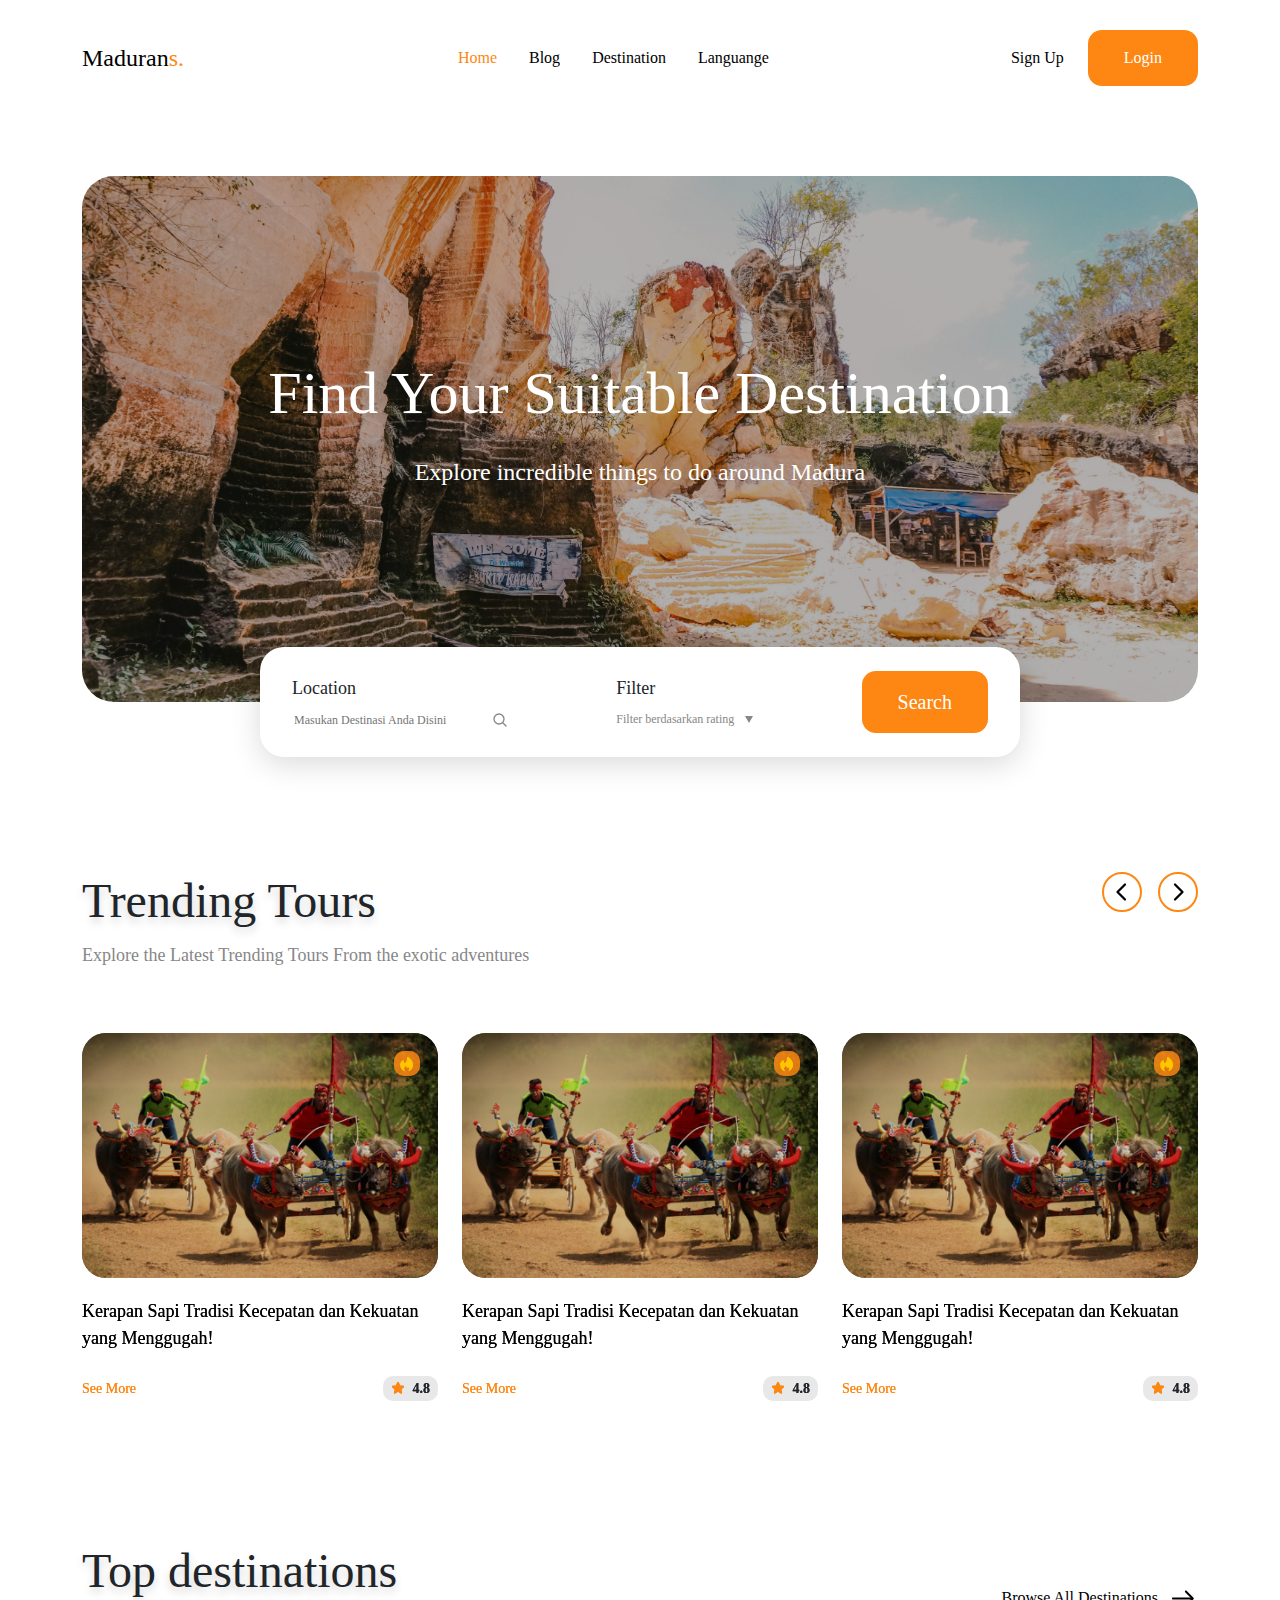
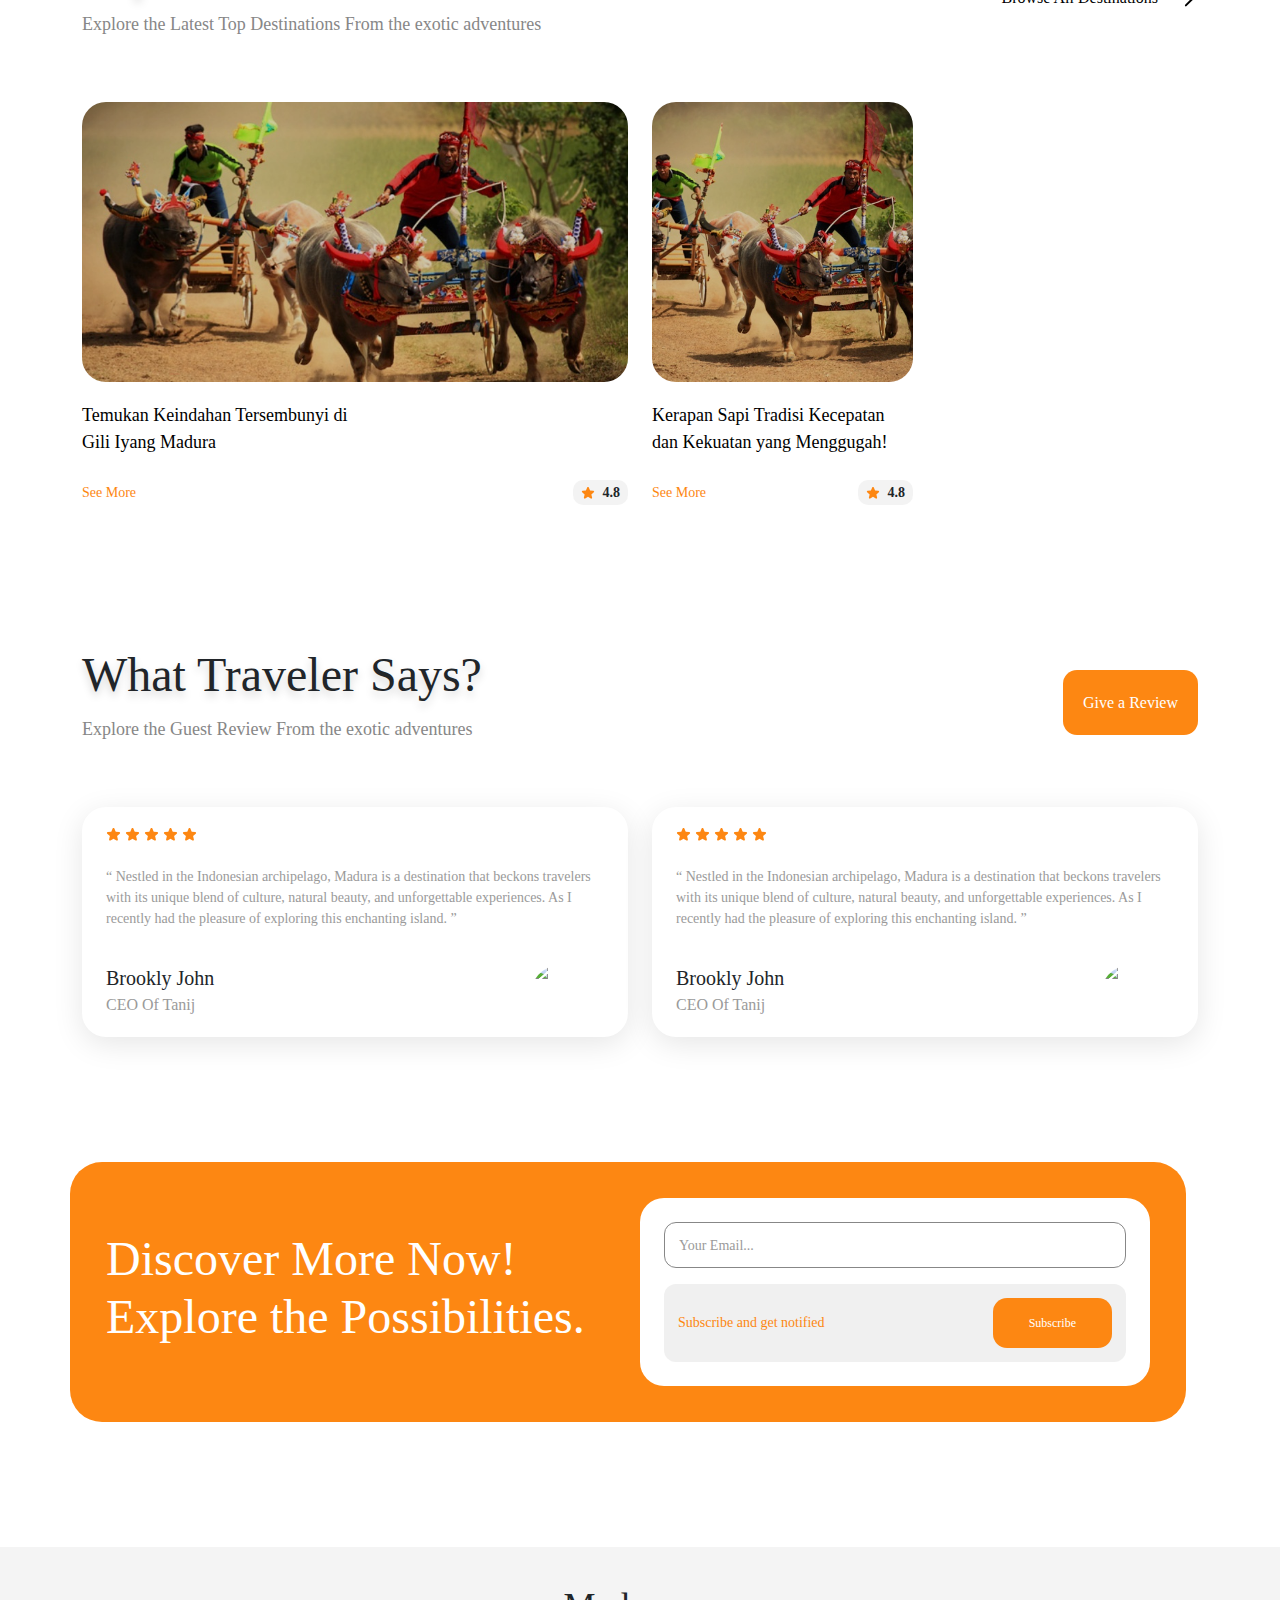
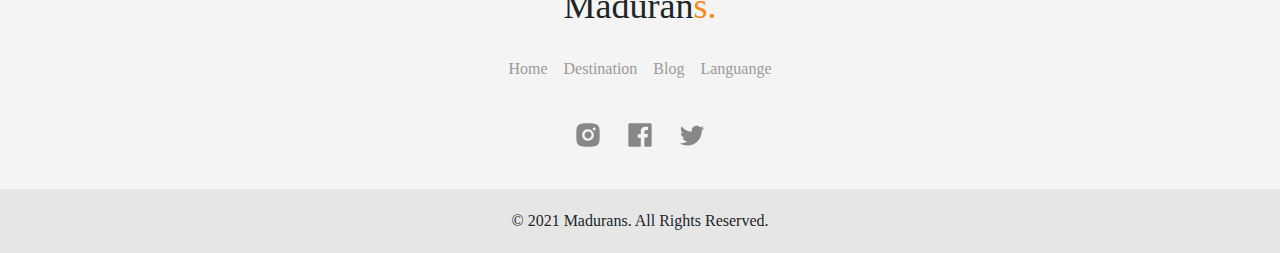
==== commit 854910eb: "feat : finalize responsive" ====
--- a/MODUL_B_LAKSAMANA ARYAPUTRA/index.html
+++ b/MODUL_B_LAKSAMANA ARYAPUTRA/index.html
@@ -10,7 +10,7 @@
 </head>
 <body>
   <nav class="navbar navbar-expand-lg" id="navbar">
-    <div class="container">
+    <div class="container container-homepage">
       <span href="" class="navbar-brand">Maduran<span class="navbar-brand active">s.</span></span>
       <button class="navbar-toggler" type="button" data-bs-toggle="collapse" data-bs-target="#navbarCollapse" aria-controls="#navbarCollapse" aria-expanded="false" aria-label="Toggle Navigation">
         <span class="navbar-toggler-icon"></span>
@@ -39,7 +39,7 @@
   </nav>
   
   <main>
-    <div class="container" id="hero">
+    <div class="container container-homepage" id="hero">
       <div class="hero-text-wrapper d-flex flex-column text-center">
         <span class="hero-title">Find Your Suitable Destination</span>
         <span class="hero-subtitle">Explore incredible things to do around Madura</span>
@@ -74,15 +74,16 @@
       </form>
     </div>
   
-    <div class="container" id="trending-tours">
+    <div class="container container-homepage" id="trending-tours">
       <div class="d-flex flex-column gap-5">
-        <div class="d-flex justify-content-between position-relative">
-          <div class="d-flex flex-column gap-1">
+        <div class="header-wrapper d-flex justify-content-between position-relative">
+          <div class="d-flex flex-column text-lg-start text-md-center text-sm-center gap-1">
             <h1 class="header-title">Trending Tours</h1>
             <p class="header-subtitle">Explore the Latest Trending Tours From the exotic adventures</p>
           </div>
-          <div class="d-flex gap-3 arrow-wrapper">
-            <button class="carousel-control-prev arrow-left" type="button" data-bs-target="#carouselTrendingTours" data-bs-slide="prev">
+          <div class="d-flex gap-3 justify-content-center arrow-wrapper">
+            <button class="carousel-control-prev arrow-left " type="button" data-bs-target="#carouselTrendingTours"
+              data-bs-slide="prev">
               <svg width="48" height="48" viewBox="0 0 24 24" fill="none" xmlns="http://www.w3.org/2000/svg">
                 <path d="M14 7L9 12L14 17" stroke="black" stroke-width="1.5" stroke-linecap="round" stroke-linejoin="round" />
               </svg>
@@ -95,6 +96,7 @@
             </button>
           </div>
         </div>
+
           <div id="carouselTrendingTours" class="carousel slide" data-bs-ride="carousel">
             <div class="carousel-inner">
              
@@ -290,19 +292,20 @@
               
                 </div>
               </div>
-            </div>
-            </div>
-      </div>
-    </div>
-  
-    <div class="container" id="top-destinations">
+              
+            </div>
+            </div>
+      </div>
+    </div>
+  
+    <div class="container container-homepage" id="top-destinations">
       <div class="d-flex flex-column gap-5">
-        <div class="d-flex justify-content-between position-relative">
-          <div class="d-flex flex-column gap-1">
+        <div class="header-wrapper d-flex justify-content-between position-relative">
+          <div class="d-flex text-lg-start text-md-center text-sm-center flex-column gap-1">
             <h1 class="header-title">Top destinations</h1>
             <p class="header-subtitle">Explore the Latest Top Destinations From the exotic adventures</p>
           </div>
-          <a href="#" class="browse-button d-flex gap-2 align-items-center">
+          <a href="#" class="browse-button d-flex gap-2 justify-content-center align-items-center">
             <span> Browse All Destinations </span>
             <svg width="32" height="25" viewBox="0 0 43 24" fill="none" xmlns="http://www.w3.org/2000/svg">
               <path
@@ -315,7 +318,7 @@
           </a>
         </div>
         <div class="row">
-          <div class="col-lg-6 col-md-6 mb-3">
+          <div class="col-lg-6 col-md-12 mb-3">
             <div class="trending-card-wrapper">
               <div class="trending-card">
                 <img class="img-fluid" alt="100%x280" src="assets/Images/karapan-sapi-1.jpg">
@@ -338,7 +341,7 @@
               </div>
             </div>
           </div>
-          <div class="col-lg-3 col-md-6 d-md-flex d-sm-none mb-3">
+          <div class="col-lg-3 col-md-6 d-md-none d-sm-none mb-3">
             <div class="trending-card-wrapper">
               <div class="trending-card">
                 <img class="img-fluid top-destination" alt="100%x280" src="assets/Images/karapan-sapi-1.jpg">
@@ -389,10 +392,10 @@
       </div>
     </div>
   
-    <div class="container" id="guest-review">
+    <div class="container container-homepage" id="guest-review">
       <div class="d-flex flex-column gap-5">
-        <div class="d-flex justify-content-between align-items-center">
-          <div class="d-flex flex-column gap-1">
+        <div class="header-wrapper d-flex justify-content-between align-items-center">
+          <div class="d-flex text-lg-start text-md-center text-sm-center flex-column gap-1">
             <h1 class="header-title">What Traveler Says?</h1>
             <p class="header-subtitle">Explore the Guest Review From the exotic adventures</p>
           </div>
@@ -400,7 +403,7 @@
            Give a Review
           </a>
         </div>
-        <div class="row">
+        <div class="row gap-lg-0 gap-md-0 gap-sm-5">
           <div class="col-lg-6 col-md-6 col-sm-12">
           <div class="d-flex flex-column gap-4 review-card">
             <div class="d-flex gap-1 review-star">
@@ -492,7 +495,7 @@
     </div>
   
   
-    <div class="container" id="cta">
+    <div class="container container-homepage" id="cta">
       <div class="row align-items-center cta-wrapper">
         <div class="col-lg-6">
           <h1>Discover More Now! Explore the Possibilities.</h1>
--- a/MODUL_B_LAKSAMANA ARYAPUTRA/css/style.css
+++ b/MODUL_B_LAKSAMANA ARYAPUTRA/css/style.css
@@ -35,37 +35,14 @@
     font-size: 48px !important;
 }
 
-/* Navbar */
-
-#navbar {
-    padding-top: 30px;
-    padding-bottom: 50px;
-}
-
-#navbar .navbar-brand {
-    font-size: 24px;
-}
-
-#navbar .navbar-brand.active {
-    color: var(--primary);
-}
-
-#navbar .nav-link, 
-.navbar-brand {
-    color: var(--black);
-}
-
-#navbar .nav-link:hover {
-    color: var(--primary);
-}
-
-#navbar .nav-link.active {
-    color: var(--primary);
-}
-
-#navbar .nav-link.auth{
-    padding: unset;
-}
+@media screen and (max-width: 991.8px) {
+    .container.container-homepage {
+        max-width: 720px;
+    }
+}
+
+
+
 
 /* Hero */
 
@@ -92,6 +69,7 @@
     left: 50%;
     transform: translate(-50%, -50%);
     color: var(--white);
+
 }
 
 #hero .hero-title {
@@ -156,6 +134,22 @@
 #hero .hero-input-wrapper label {
     font-size: 18px;
 }
+
+@media screen and (max-width: 991.98px) {
+    #hero .hero-text-wrapper {
+        min-width: unset;
+    }
+
+    #hero .hero-title {
+        font-size: 48px;
+    }
+
+    #hero .hero-subtitle {
+        font-size: 18px;
+    }
+}
+
+
 
 /* Trending Tours */
 
@@ -281,6 +275,19 @@
     color: var(--primary);
 }
 
+
+@media only screen and (max-width: 991.98px) {
+   #trending-tours .carousel-control-next.arrow-right,
+    #trending-tours .carousel-control-prev.arrow-left {
+        position: unset !important;
+        margin-left: unset !important;
+    }
+
+    #trending-tours .header-wrapper {
+        flex-direction: column !important;
+    }
+}
+
 /* Top Destinations */
 
 
@@ -372,6 +379,13 @@
 }
 
 
+@media only screen and (max-width : 991.98px) {
+    #top-destinations .header-wrapper {
+        flex-direction: column !important;
+    }
+}
+
+
 /* Guest Review */
 
 #guest-review {
@@ -428,6 +442,11 @@
     margin-top: 10px;
 }
 
+@media only screen and (max-width : 991.98px) {
+    #guest-review .header-wrapper {
+        flex-direction: column !important;
+    }
+}
 
 /* CTA */
 
--- a/MODUL_B_LAKSAMANA ARYAPUTRA/css/customComponent.css
+++ b/MODUL_B_LAKSAMANA ARYAPUTRA/css/customComponent.css
@@ -7,6 +7,69 @@
     --secondary-color-dark: #656565 !important;
     --black: #000000;
     --white: #ffffff;
+}
+
+
+/* Navbar */
+
+#navbar {
+    padding-top: 30px;
+    padding-bottom: 50px;
+}
+
+#navbar .navbar-brand {
+    font-size: 24px;
+}
+
+#navbar .navbar-brand.active {
+    color: var(--primary);
+}
+
+#navbar .nav-link,
+.navbar-brand {
+    color: var(--black);
+}
+
+#navbar .nav-link:hover {
+    color: var(--primary);
+}
+
+#navbar .nav-link.active {
+    color: var(--primary);
+}
+
+#navbar .nav-link.auth {
+    padding: unset;
+}
+
+#navbar .navbar-toggler {
+    border: none;
+}
+
+#navbar .navbar-toggler:focus {
+    box-shadow: unset;
+}
+
+#navbar .navbar-toggler-icon,
+#navbar .navbar-toggler-icon::before,
+#navbar .navbar-toggler-icon::after {
+    display: block;
+    width: 28px;
+    height: 6px;
+    background-color: var(--black);
+    border-radius: 3px;
+}
+
+#navbar .navbar-toggler-icon::before {
+    content: "";
+    width: 34px;
+    transform: translate(-6px, -10px);
+}
+
+#navbar .navbar-toggler-icon::after {
+    content: "";
+    width: 20px;
+    transform: translate(8px, 4px);
 }
 
 
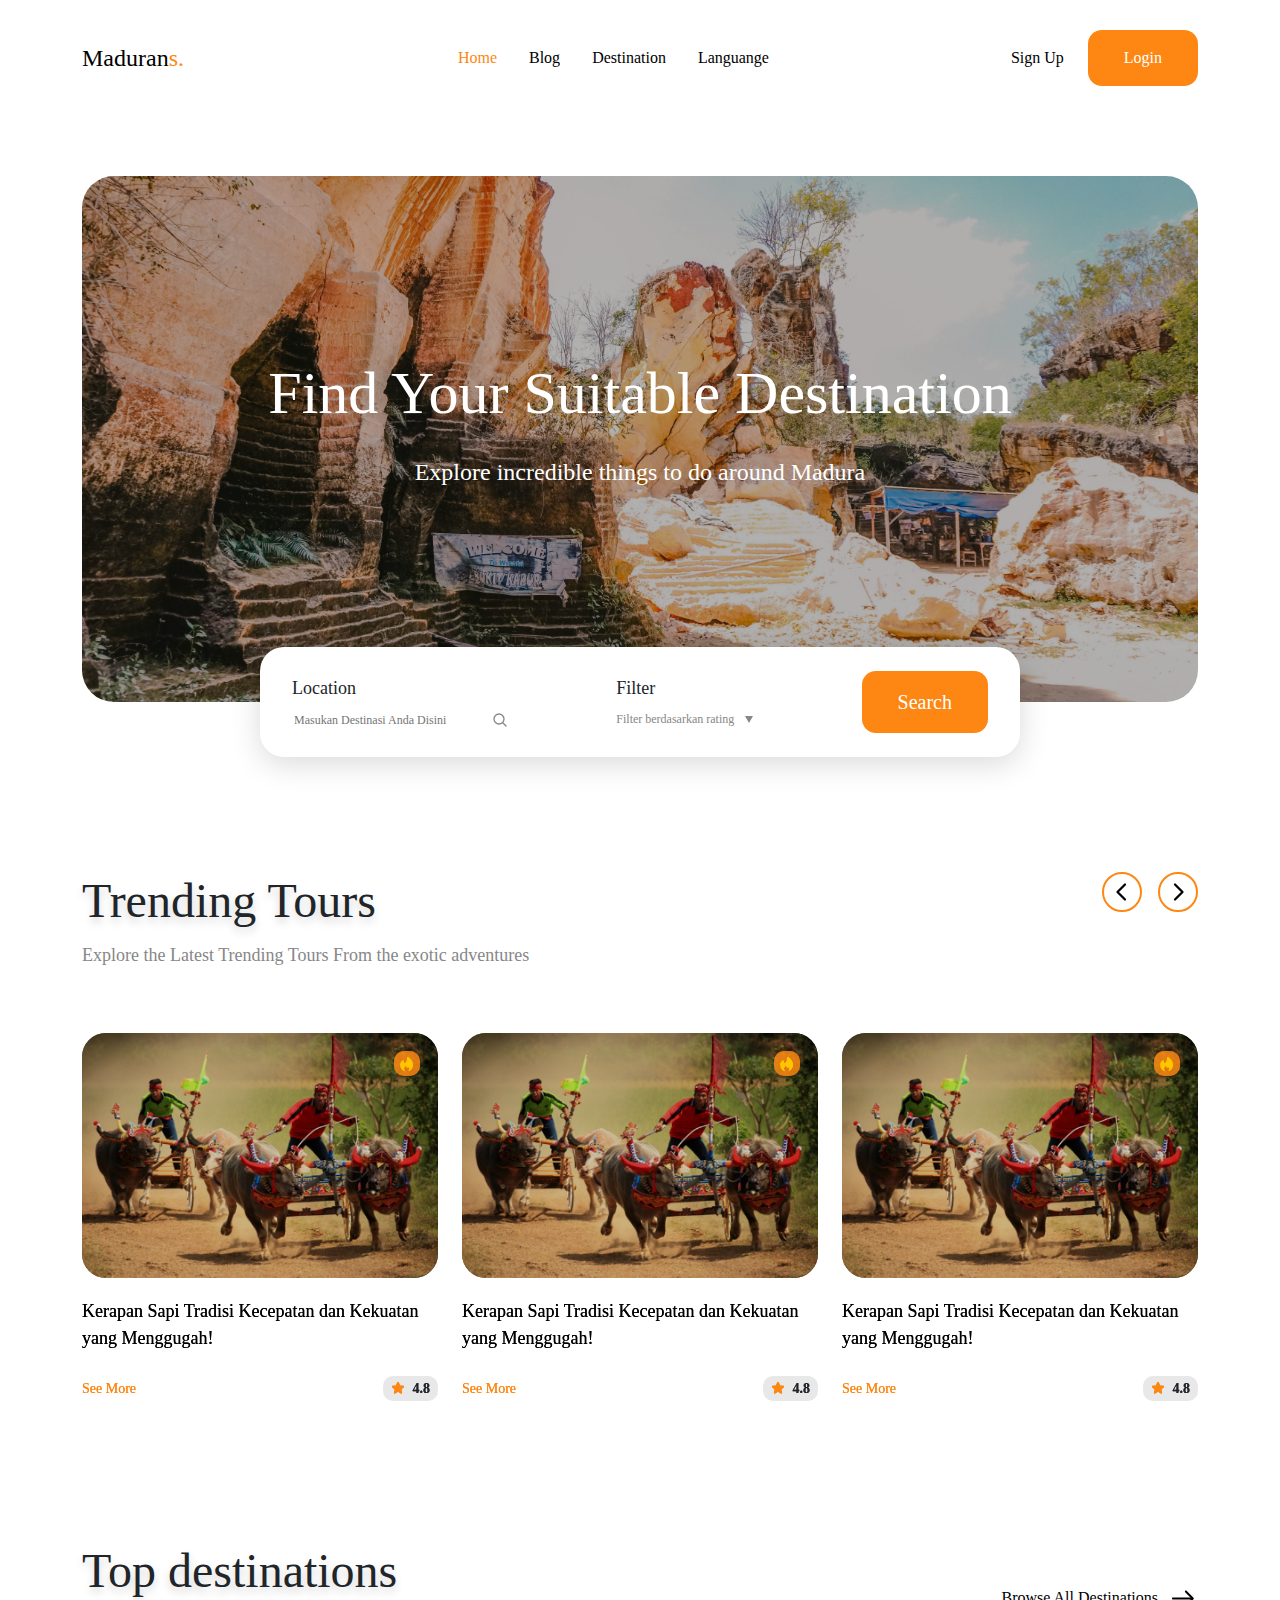
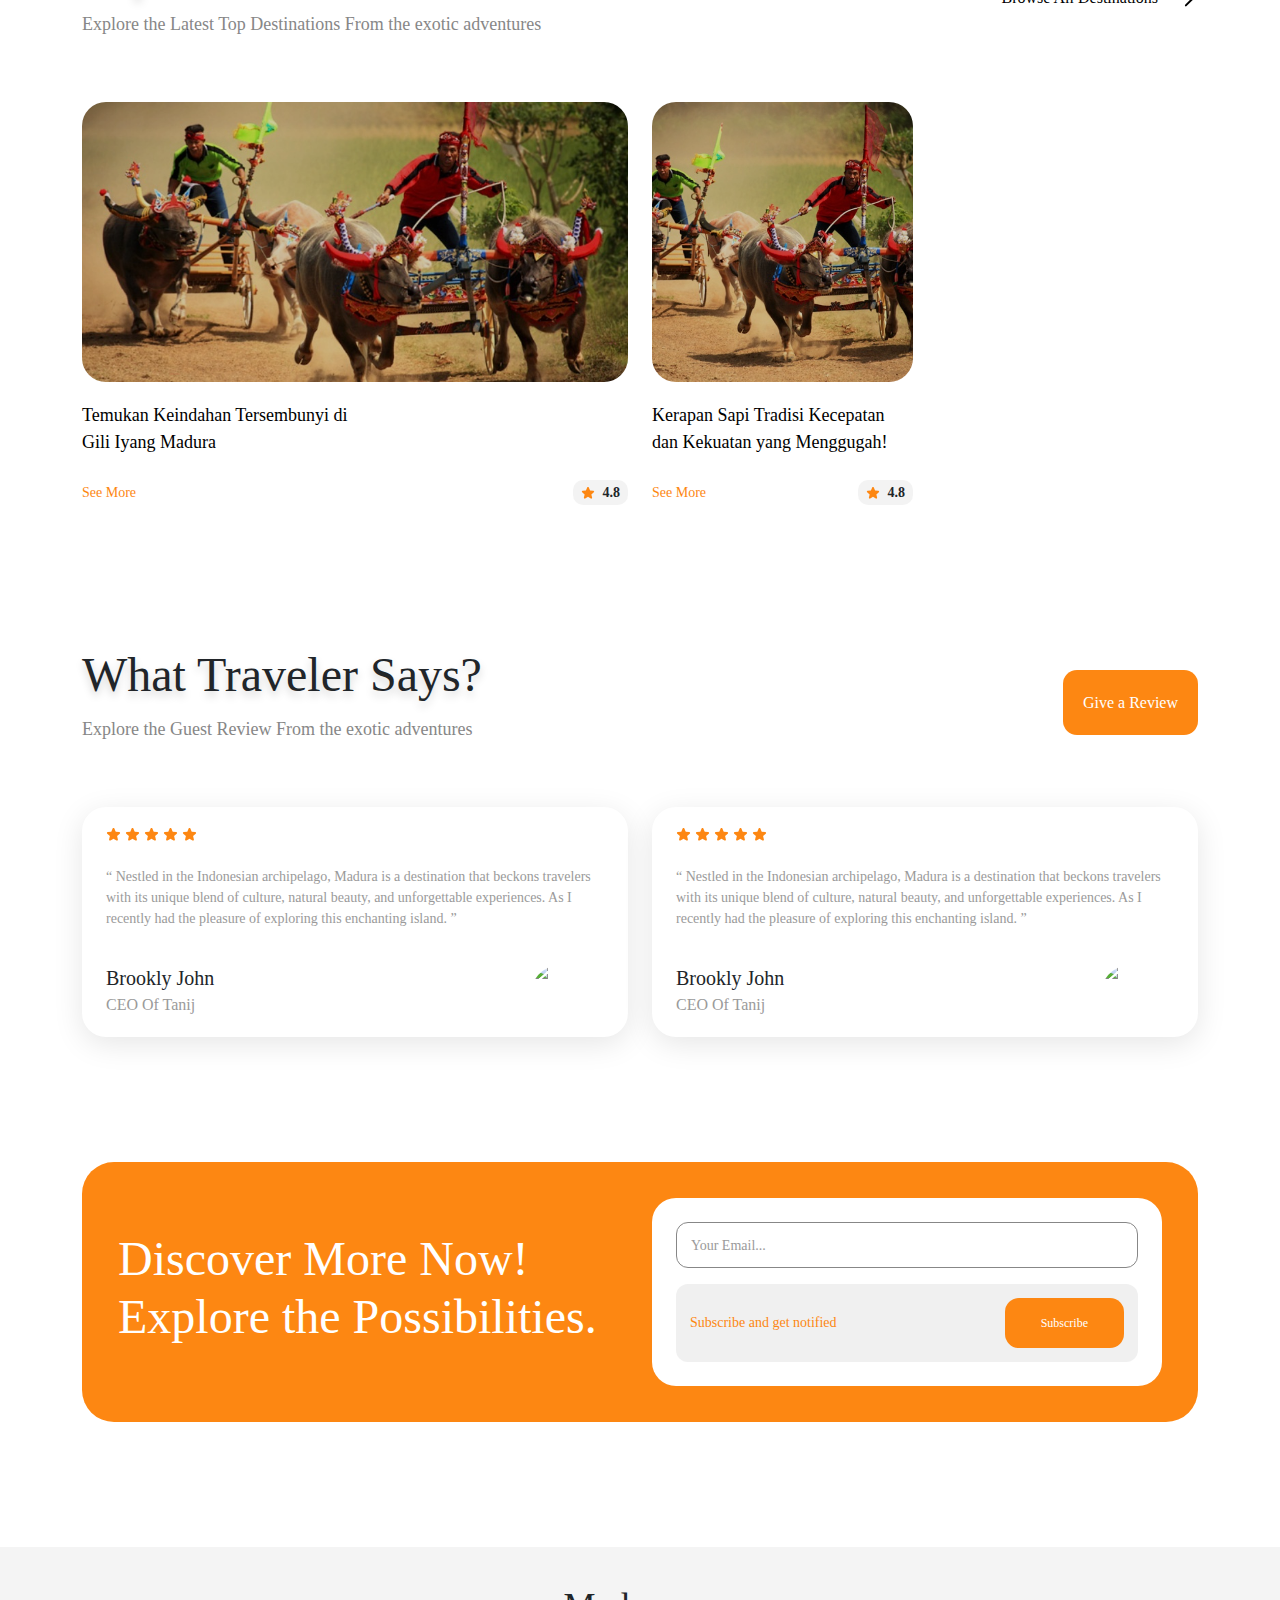
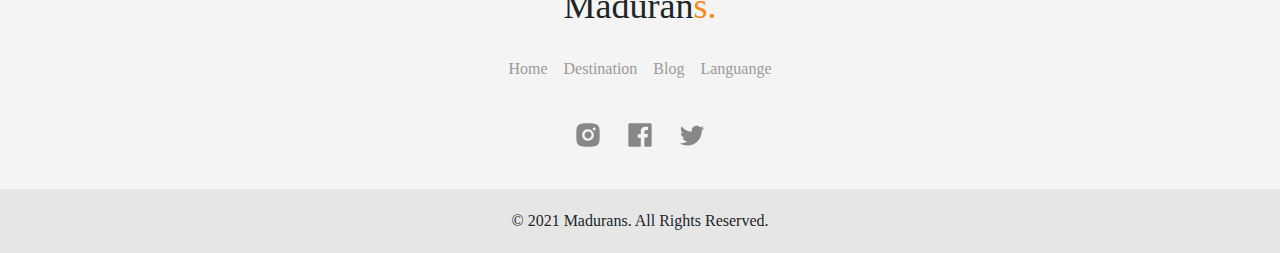
==== commit 99c38044: "feat : finalize responsive" ====
--- a/MODUL_B_LAKSAMANA ARYAPUTRA/index.html
+++ b/MODUL_B_LAKSAMANA ARYAPUTRA/index.html
@@ -77,7 +77,7 @@
     <div class="container container-homepage" id="trending-tours">
       <div class="d-flex flex-column gap-5">
         <div class="header-wrapper d-flex justify-content-between position-relative">
-          <div class="d-flex flex-column text-lg-start text-md-center text-sm-center gap-1">
+          <div class="header-title-wrapper d-flex flex-column gap-1">
             <h1 class="header-title">Trending Tours</h1>
             <p class="header-subtitle">Explore the Latest Trending Tours From the exotic adventures</p>
           </div>
@@ -395,7 +395,7 @@
     <div class="container container-homepage" id="guest-review">
       <div class="d-flex flex-column gap-5">
         <div class="header-wrapper d-flex justify-content-between align-items-center">
-          <div class="d-flex text-lg-start text-md-center text-sm-center flex-column gap-1">
+          <div class="header-title-wrapper d-flex flex-column gap-1">
             <h1 class="header-title">What Traveler Says?</h1>
             <p class="header-subtitle">Explore the Guest Review From the exotic adventures</p>
           </div>
@@ -403,8 +403,8 @@
            Give a Review
           </a>
         </div>
-        <div class="row gap-lg-0 gap-md-0 gap-sm-5">
-          <div class="col-lg-6 col-md-6 col-sm-12">
+        <div class="row review-card-wrapper">
+          <div class="col-lg-6 col-md-6 col-sm-12 ">
           <div class="d-flex flex-column gap-4 review-card">
             <div class="d-flex gap-1 review-star">
               <svg width="15" height="15" viewBox="0 0 24 24" fill="none" xmlns="http://www.w3.org/2000/svg">
@@ -498,7 +498,7 @@
     <div class="container container-homepage" id="cta">
       <div class="row align-items-center cta-wrapper">
         <div class="col-lg-6">
-          <h1>Discover More Now! Explore the Possibilities.</h1>
+          <h1 class="text-lg-start text-sm-center">Discover More Now! Explore the Possibilities.</h1>
         </div>
         <div class="col-lg-6">
           <div class="d-flex flex-column gap-3 cta-form">
--- a/MODUL_B_LAKSAMANA ARYAPUTRA/css/style.css
+++ b/MODUL_B_LAKSAMANA ARYAPUTRA/css/style.css
@@ -149,7 +149,52 @@
     }
 }
 
-
+@media screen and (max-width : 767.98px) {
+    #hero .hero-img {
+        height: 529px;
+        max-height: 529px;
+    }
+
+    #hero .hero-text-wrapper {
+        width: 100%;
+    }
+
+    #hero .hero-title {
+        font-size: 38px;
+    }
+}
+
+
+@media screen and (max-width : 575.98px) {
+    #hero .hero-input-wrapper {
+        flex-direction: column !important;
+    }
+
+    #hero .hero-text-wrapper {
+        width: 90%;
+    }
+
+    #hero .hero-form {
+        width: 75%;
+        align-items: flex-start !important;
+    }
+
+    #hero .hero-input-wrapper {
+        width: 100%;
+        align-items: flex-start !important;
+        gap: 24px !important;
+    }
+
+    #hero .hero-input-wrapper {
+        width: 100%;
+        align-items: flex-start !important;
+        gap: 24px !important;
+    }
+
+    #hero .hero-input-wrapper .btn {
+        width: 100%;
+    }
+}
 
 /* Trending Tours */
 
@@ -286,6 +331,19 @@
     #trending-tours .header-wrapper {
         flex-direction: column !important;
     }
+
+    #trending-tours .header-wrapper {
+        text-align: center;
+    }
+
+}
+
+
+@media only screen and (max-width: 575.98px) {
+    #trending-tours {
+        margin-top: 250px;
+    }
+
 }
 
 /* Top Destinations */
@@ -385,6 +443,12 @@
     }
 }
 
+@media only screen and (max-width: 575.98px) {
+    #top-destinations .header-wrapper {
+        text-align: center;
+    }
+}
+
 
 /* Guest Review */
 
@@ -448,6 +512,18 @@
     }
 }
 
+@media only screen and (max-width : 576.98px) {
+    #guest-review .header-title-wrapper {
+        text-align: center;
+    }
+
+    #guest-review .review-card-wrapper {
+        display: flex !important;
+        flex-direction: column !important;
+        gap: 24px !important;
+    }
+}
+
 /* CTA */
 
 #cta {
@@ -459,6 +535,8 @@
     background-color: var(--primary);
     border-radius: 32px;
     padding: 36px 24px;
+    margin-left: auto;
+    margin-right: auto;
 }
 
 #cta .cta-wrapper h1 {
@@ -503,6 +581,30 @@
     font-weight: 500;
 }
 
+@media only screen and (max-width : 576.98px) {
+   
+   #cta .cta-wrapper {
+        display: flex !important;
+        flex-direction: column !important;
+        gap: 48px !important;
+   }
+
+   #cta .cta-wrapper h1 {
+       text-align: center;
+   }
+
+    #cta .cta-form-subscribe {
+        display: flex;
+        flex-direction: column !important;
+        gap: 12px;
+    }
+
+    #cta .cta-form-subscribe .btn {
+        width: 100%;
+        justify-content: center;
+    }
+}
+
 /* Footer */
 
 #footer {
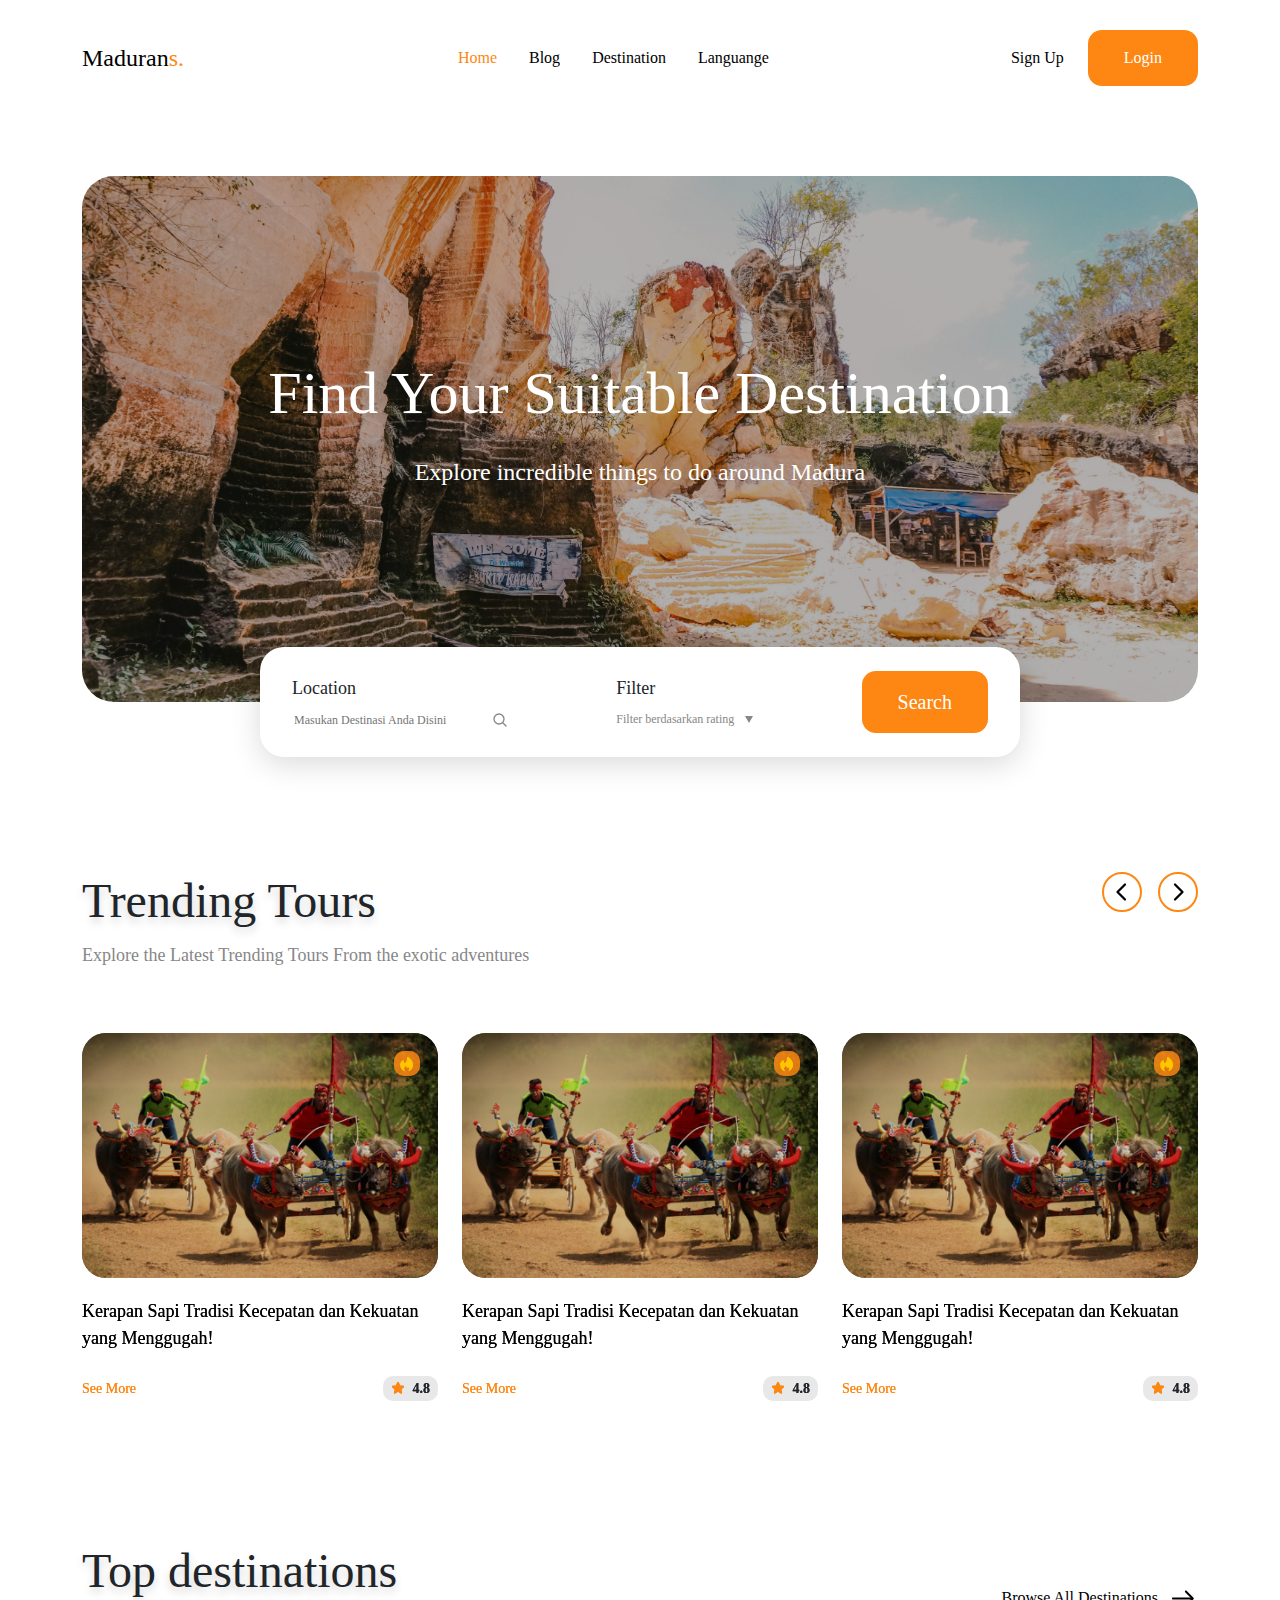
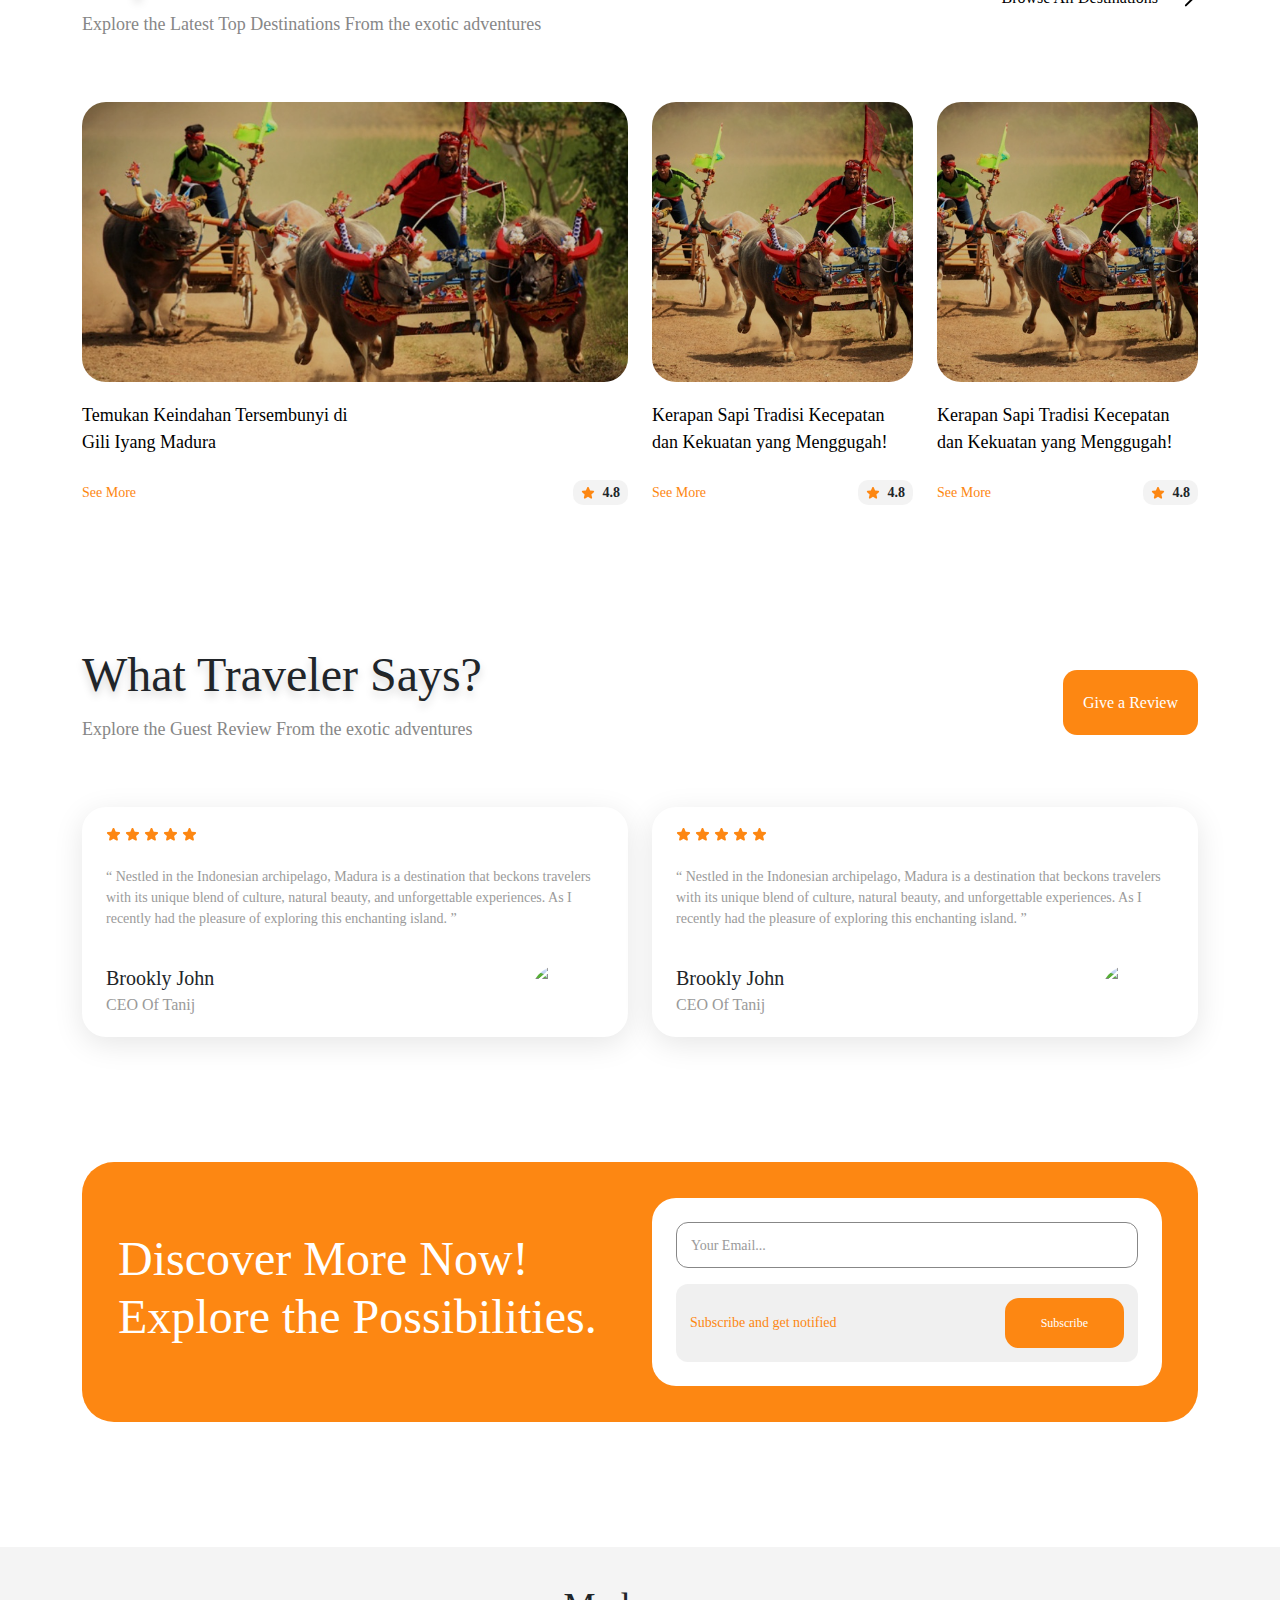
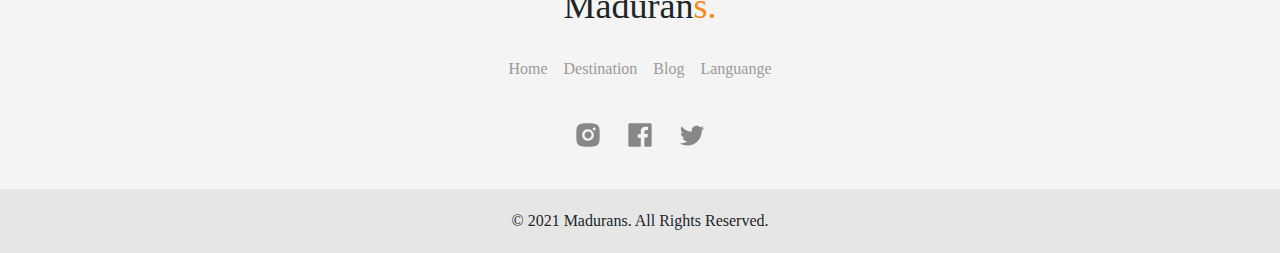
==== commit 437cc335: "feat : detail page responsive finalize" ====
--- a/MODUL_B_LAKSAMANA ARYAPUTRA/index.html
+++ b/MODUL_B_LAKSAMANA ARYAPUTRA/index.html
@@ -121,7 +121,7 @@
                         </div>
                       </div>
                       <div class="d-flex align-items-center justify-content-between">
-                        <a class="trending-card-link" href="#">See More</a>
+                        <a class="trending-card-link" href="/detail.html">See More</a>
                         <div class="d-flex align-items-center gap-2 trending-card-star">
                           <svg width="14" height="14" viewBox="0 0 24 24" fill="none" xmlns="http://www.w3.org/2000/svg">
                             <path
@@ -151,7 +151,7 @@
                         </div>
                       </div>
                       <div class="d-flex align-items-center justify-content-between">
-                        <a class="trending-card-link" href="#">See More</a>
+                        <a class="trending-card-link" href="/detail.html">See More</a>
                         <div class="d-flex align-items-center gap-2 trending-card-star">
                           <svg width="14" height="14" viewBox="0 0 24 24" fill="none" xmlns="http://www.w3.org/2000/svg">
                             <path
@@ -181,7 +181,7 @@
                         </div>
                       </div>
                       <div class="d-flex align-items-center justify-content-between">
-                        <a class="trending-card-link" href="#">See More</a>
+                        <a class="trending-card-link" href="/detail.html">See More</a>
                         <div class="d-flex align-items-center gap-2 trending-card-star">
                           <svg width="14" height="14" viewBox="0 0 24 24" fill="none" xmlns="http://www.w3.org/2000/svg">
                             <path
@@ -217,7 +217,7 @@
                         </div>
                       </div>
                       <div class="d-flex align-items-center justify-content-between">
-                        <a class="trending-card-link" href="#">See More</a>
+                        <a class="trending-card-link" href="/detail.html">See More</a>
                         <div class="d-flex align-items-center gap-2 trending-card-star">
                           <svg width="14" height="14" viewBox="0 0 24 24" fill="none" xmlns="http://www.w3.org/2000/svg">
                             <path
@@ -247,7 +247,7 @@
                         </div>
                       </div>
                       <div class="d-flex align-items-center justify-content-between">
-                        <a class="trending-card-link" href="#">See More</a>
+                        <a class="trending-card-link" href="/detail.html">See More</a>
                         <div class="d-flex align-items-center gap-2 trending-card-star">
                           <svg width="14" height="14" viewBox="0 0 24 24" fill="none" xmlns="http://www.w3.org/2000/svg">
                             <path
@@ -277,7 +277,7 @@
                         </div>
                       </div>
                       <div class="d-flex align-items-center justify-content-between">
-                        <a class="trending-card-link" href="#">See More</a>
+                        <a class="trending-card-link" href="/detail.html">See More</a>
                         <div class="d-flex align-items-center gap-2 trending-card-star">
                           <svg width="14" height="14" viewBox="0 0 24 24" fill="none" xmlns="http://www.w3.org/2000/svg">
                             <path
@@ -329,7 +329,7 @@
                 </div>
               </div>
               <div class="d-flex align-items-center justify-content-between">
-                <a class="trending-card-link" href="#">See More</a>
+                <a class="trending-card-link" href="/detail.html">See More</a>
                 <div class="d-flex align-items-center gap-2 trending-card-star">
                   <svg width="14" height="14" viewBox="0 0 24 24" fill="none" xmlns="http://www.w3.org/2000/svg">
                     <path
@@ -341,7 +341,7 @@
               </div>
             </div>
           </div>
-          <div class="col-lg-3 col-md-6 d-md-none d-sm-none mb-3">
+          <div class="col-lg-3 col-md-6 d-lg-flex d-md-none d-sm-none mb-3">
             <div class="trending-card-wrapper">
               <div class="trending-card">
                 <img class="img-fluid top-destination" alt="100%x280" src="assets/Images/karapan-sapi-1.jpg">
@@ -352,7 +352,7 @@
                 </div>
               </div>
               <div class="d-flex align-items-center justify-content-between">
-                <a class="trending-card-link" href="#">See More</a>
+                <a class="trending-card-link" href="/detail.html">See More</a>
                 <div class="d-flex align-items-center gap-2 trending-card-star">
                   <svg width="14" height="14" viewBox="0 0 24 24" fill="none" xmlns="http://www.w3.org/2000/svg">
                     <path
@@ -364,7 +364,7 @@
               </div>
             </div>
           </div>
-          <div class="col-lg-3 col-md-6 d-lg-flex d-md-none d-sm-none  mb-3">
+          <div class="col-lg-3 col-md-6 d-lg-flex d-md-none d-sm-none mb-3">
             <div class="trending-card-wrapper">
               <div class="trending-card">
                 <img class="img-fluid top-destination" alt="100%x280" src="assets/Images/karapan-sapi-1.jpg">
@@ -375,7 +375,7 @@
                 </div>
               </div>
               <div class="d-flex align-items-center justify-content-between">
-                <a class="trending-card-link" href="#">See More</a>
+                <a class="trending-card-link" href="/detail.html">See More</a>
                 <div class="d-flex align-items-center gap-2 trending-card-star">
                   <svg width="14" height="14" viewBox="0 0 24 24" fill="none" xmlns="http://www.w3.org/2000/svg">
                     <path
@@ -492,7 +492,7 @@
           </div>
         </div>
       </div>
-    </div>
+  </div>
   
   
     <div class="container container-homepage" id="cta">
--- a/MODUL_B_LAKSAMANA ARYAPUTRA/css/style.css
+++ b/MODUL_B_LAKSAMANA ARYAPUTRA/css/style.css
@@ -35,13 +35,17 @@
     font-size: 48px !important;
 }
 
-@media screen and (max-width: 991.8px) {
+@media only screen and (max-width: 991.8px) {
     .container.container-homepage {
         max-width: 720px;
     }
 }
 
-
+@media only screen and (max-width : 320px) {
+    h1 {
+        font-size: 40px !important;
+    }
+}
 
 
 /* Hero */
@@ -447,6 +451,10 @@
     #top-destinations .header-wrapper {
         text-align: center;
     }
+
+    #top-destinations .trending-card-title.huge {
+        width: 100% !important;
+    }
 }
 
 
